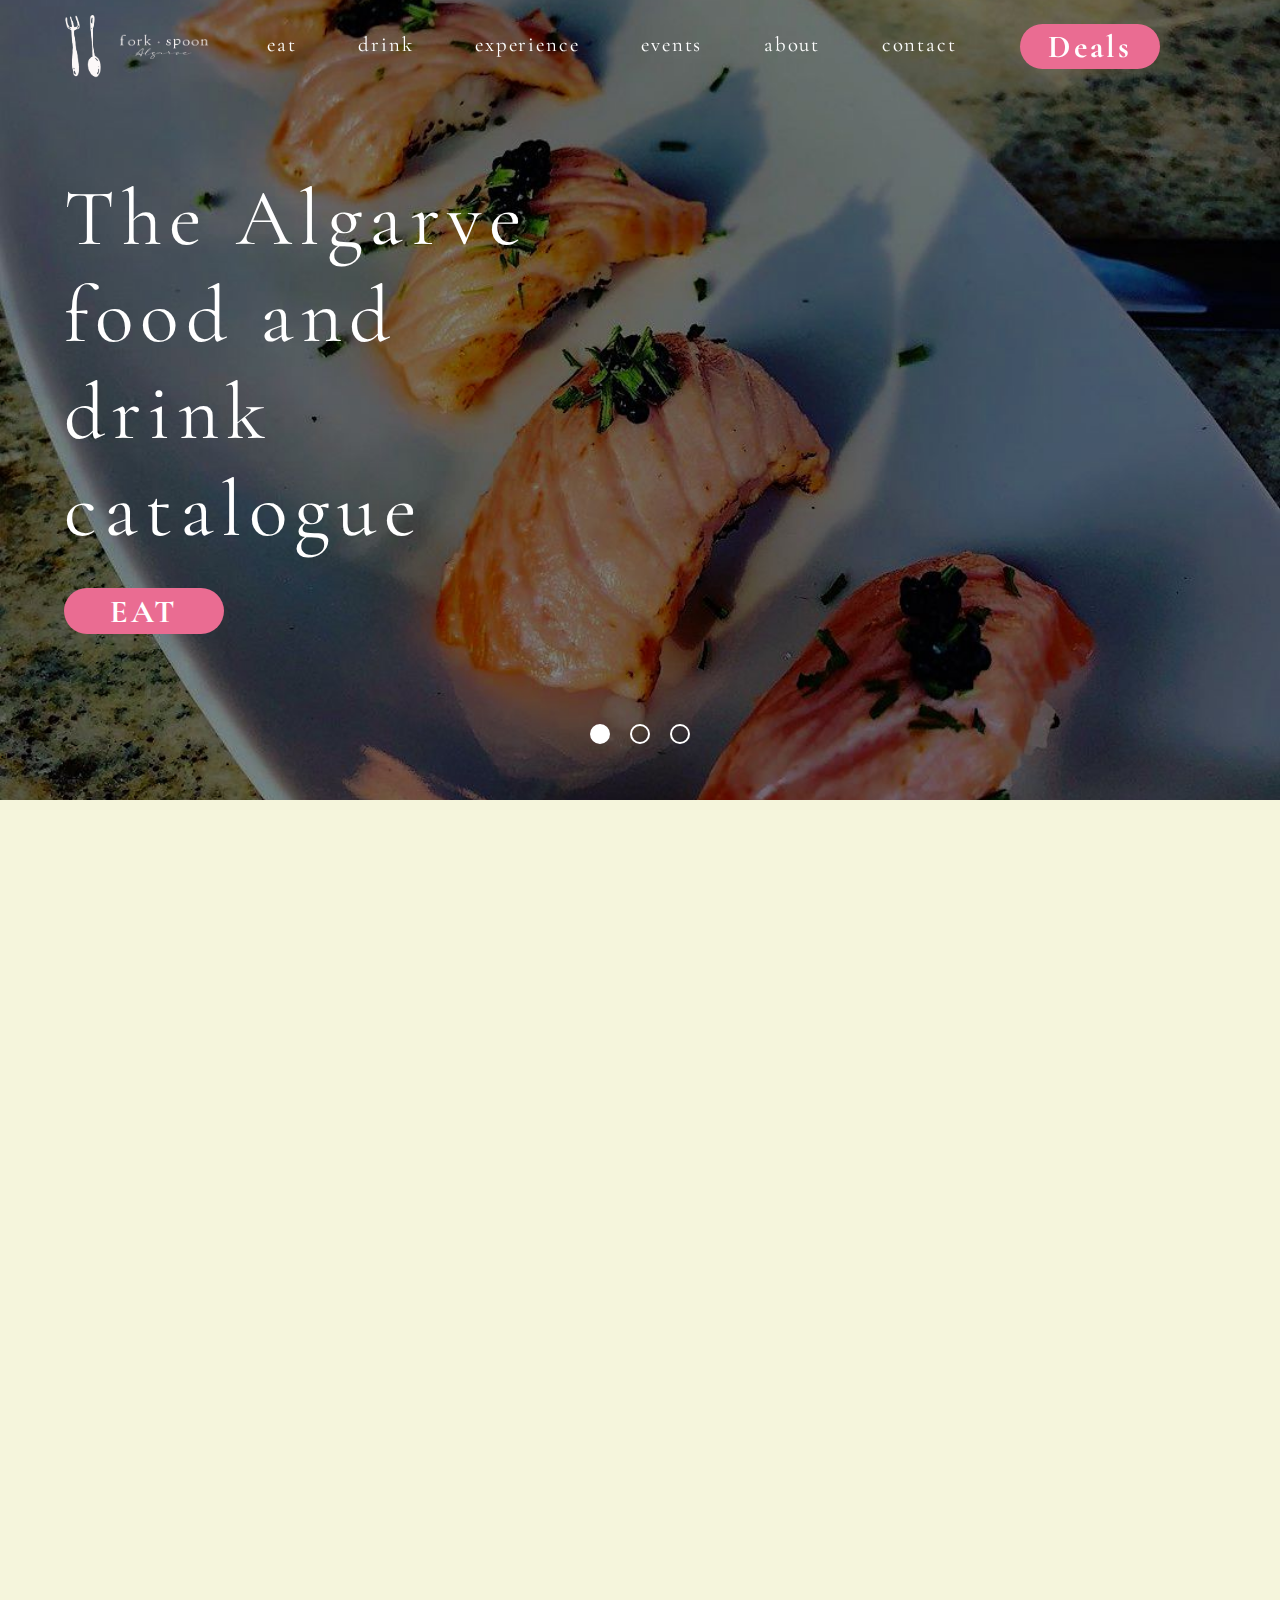
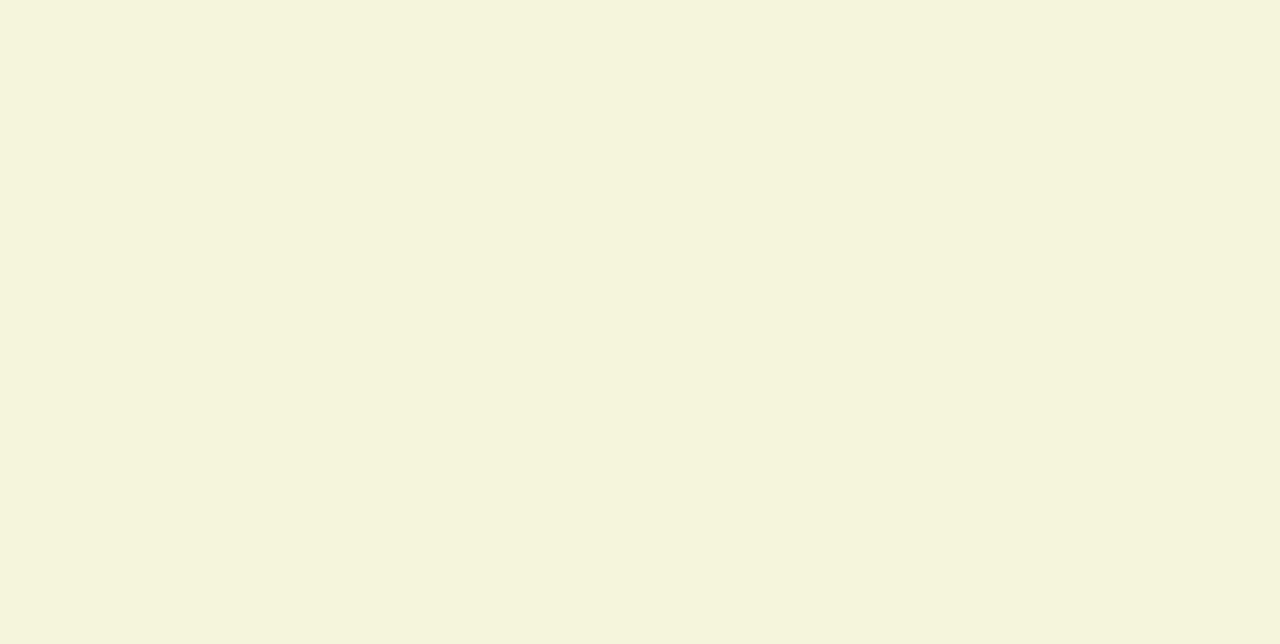
==== index.html @ b2c1c3e6 "Add functionality for banner selectors" ====
<html lang="en">
<head>
    <meta charset="UTF-8">
    <meta name="viewport" content="width=device-width, initial-scale=1.0">
    <title>Fork + Spoon</title>
    <link rel="stylesheet" href="css/styles.css">
</head>
<body>
    <nav id="nav">
        <div>
            <img src="logos/FS logo top.png" id="logo-image">
            <img src="logos/FS logo bottom.png" id="logo-description">
        </div>
        <ul id="linkList">
            <li><a href="">eat</a></li>
            <li><a href="">drink</a></li>
            <li><a href="">experience</a></li>
            <li><a href="">events</a></li>
            <li><a href="">about</a></li>
            <li><a href="">contact</a></li>
        </ul>
        <button onclick="log()">Deals</button>
    </nav>

    <div class="banner">
        <div class="slider">
            <img src="/Banner images/Food Banner.jpg">
            <img src="/Banner images/Drink Banner.jpg">
            <img src="/Banner images/Food Banner 3.jpg">
            <img src="/Banner images/Food Banner.jpg">
        </div>
    </div>

    <h1 class="title">The Algarve food and drink catalogue</h1>
    <button class="eat-button">EAT</button>
    <div class="banner-selectors">
        <button class="banner-selector" onclick="SelectBanner(this)"></button>
    </div>

    <div class="empty">.</div>

    <script src="script/blackenNav.js"></script>
</body>
</html>
---- css/styles.css ----
@import url("https://fonts.googleapis.com/css2?family=Cormorant+Garamond:wght@400;700&display=swap");@import url("https://fonts.googleapis.com/css2?family=Cormorant+Garamond:wght@400;700&display=swap");#logo-image{width:40px}#logo-description{width:7vw;height:2vw}nav{display:-webkit-box;display:-ms-flexbox;display:flex;-webkit-box-align:center;-ms-flex-align:center;align-items:center;-webkit-box-pack:justify;-ms-flex-pack:justify;justify-content:space-between;position:fixed;width:86%;left:5%;margin-top:15px}nav *{margin-right:5px}nav div{display:-webkit-box;display:-ms-flexbox;display:flex;-webkit-box-align:center;-ms-flex-align:center;align-items:center;-webkit-box-pack:justify;-ms-flex-pack:justify;justify-content:space-between;width:150px}nav ul{display:-webkit-box;display:-ms-flexbox;display:flex;-webkit-box-align:center;-ms-flex-align:center;align-items:center;-webkit-box-pack:justify;-ms-flex-pack:justify;justify-content:space-between;width:700px;margin-bottom:5px;list-style-type:none}nav ul li a{font-family:"Cormorant Garamond", serif;font-weight:400;font-size:1.3rem;letter-spacing:0.09em;color:#fff;text-decoration:none;-webkit-transition:color, 0.5s;transition:color, 0.5s}nav button{font-family:"Cormorant Garamond", serif;font-weight:700;font-size:2rem;letter-spacing:0.09em;color:#fff;background-color:#ea6c92;border-radius:50px;border:none;width:140px;height:45px}.black{-webkit-filter:brightness(0);filter:brightness(0)}.banner{width:100%;position:absolute;overflow:hidden;z-index:-1}.banner .slider{display:-webkit-box;display:-ms-flexbox;display:flex}.banner .slider img{-ms-flex-negative:0;flex-shrink:0;width:100%;height:800px;-o-object-fit:cover;object-fit:cover}.title{font-family:"Cormorant Garamond", serif;font-weight:400;font-size:80px;letter-spacing:0.09em;color:#fff;width:500px;padding-top:170px;margin-left:5%;overflow-wrap:break-word}.banner-selectors{display:-webkit-box;display:-ms-flexbox;display:flex;width:-webkit-fit-content;width:-moz-fit-content;width:fit-content;margin:auto}.banner-selectors .banner-selector{width:20px;height:20px;margin:90px 10px 0 10px;border:2px solid white;border-radius:50%;background-color:transparent;-webkit-transition:background-color 0.5s ease-in;transition:background-color 0.5s ease-in}.banner-selectors .banner-selector:focus{outline:none;background-color:red}.banner-selectors :first-child{background-color:white}*{-webkit-box-sizing:border-box;box-sizing:border-box;margin:0;padding:0;z-index:2}body{background-color:beige}.empty{height:1500px}.eat-button{font-family:"Cormorant Garamond", serif;font-weight:700;font-size:2rem;letter-spacing:0.09em;color:#fff;background-color:#ea6c92;border-radius:50px;border:none;display:block;width:160px;height:46px;margin-left:5%;margin-top:30px}.test{width:50px;height:50px;border:10px solid black}
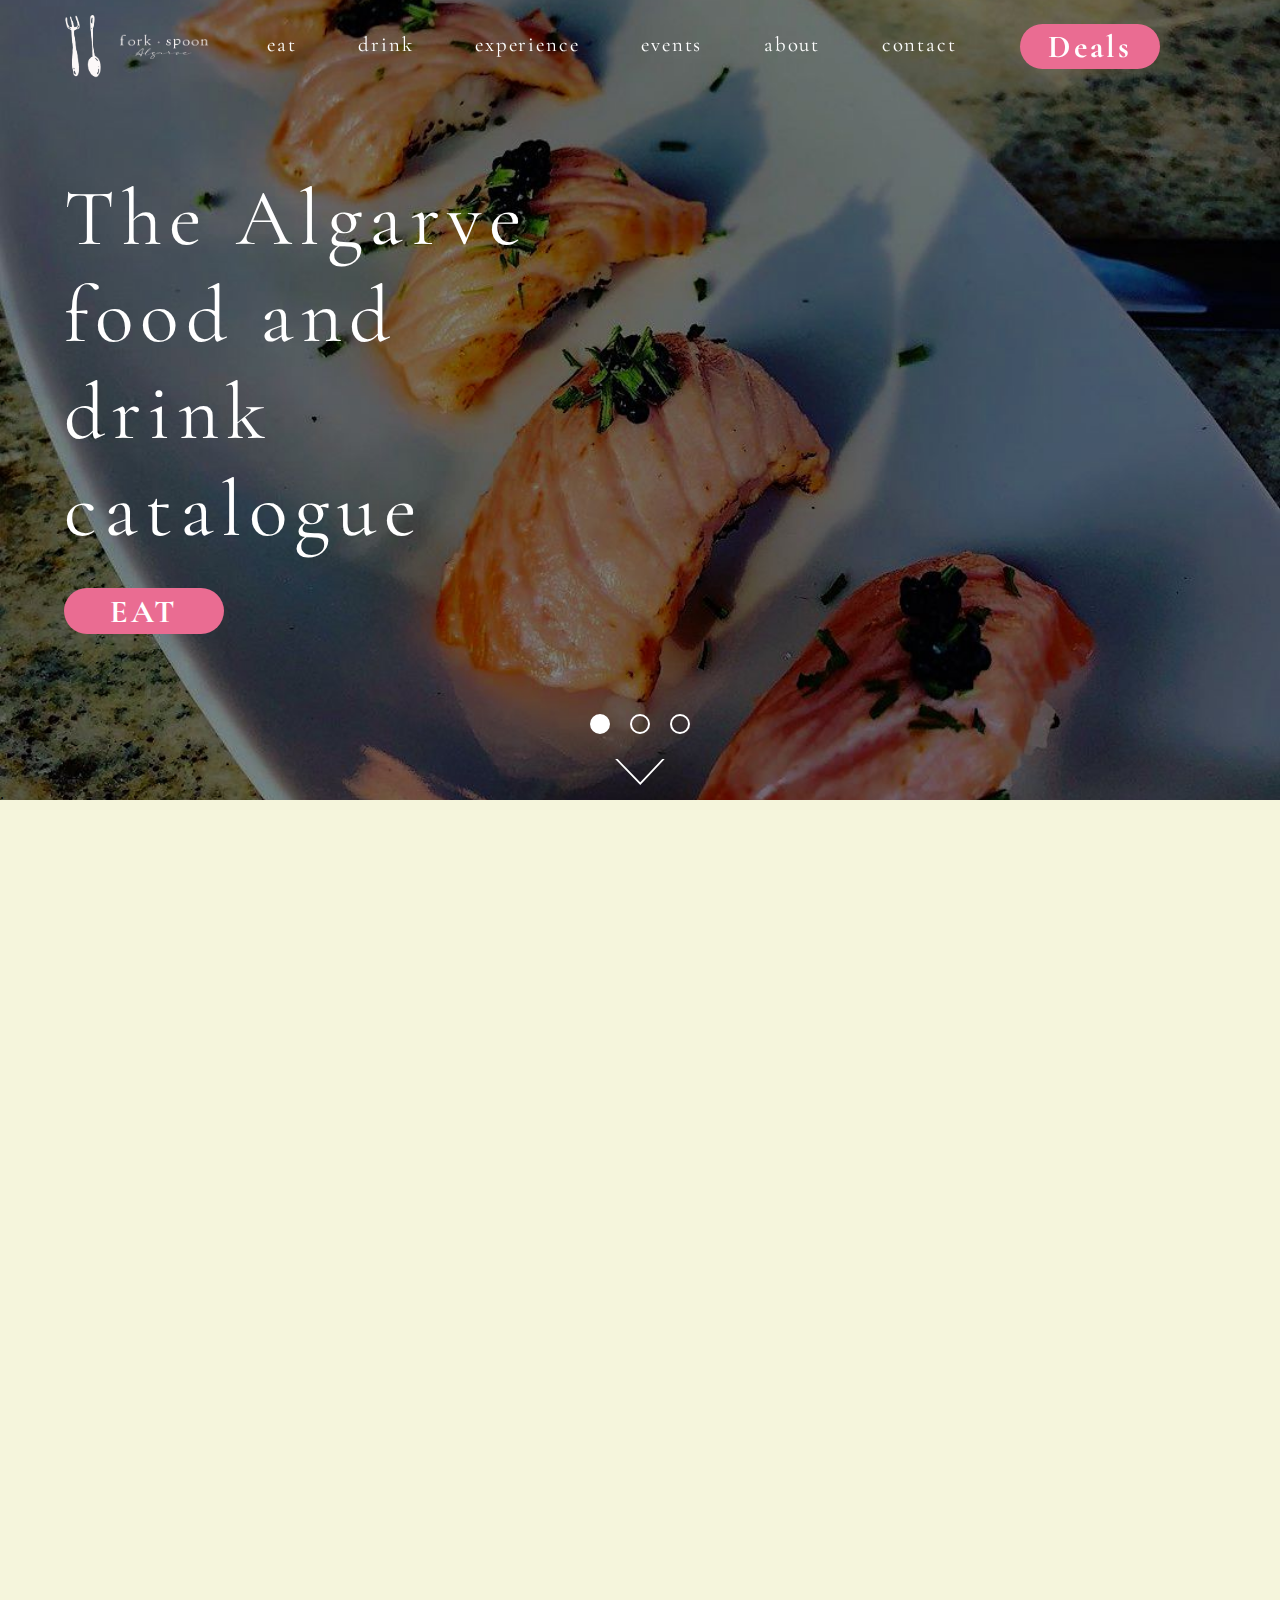
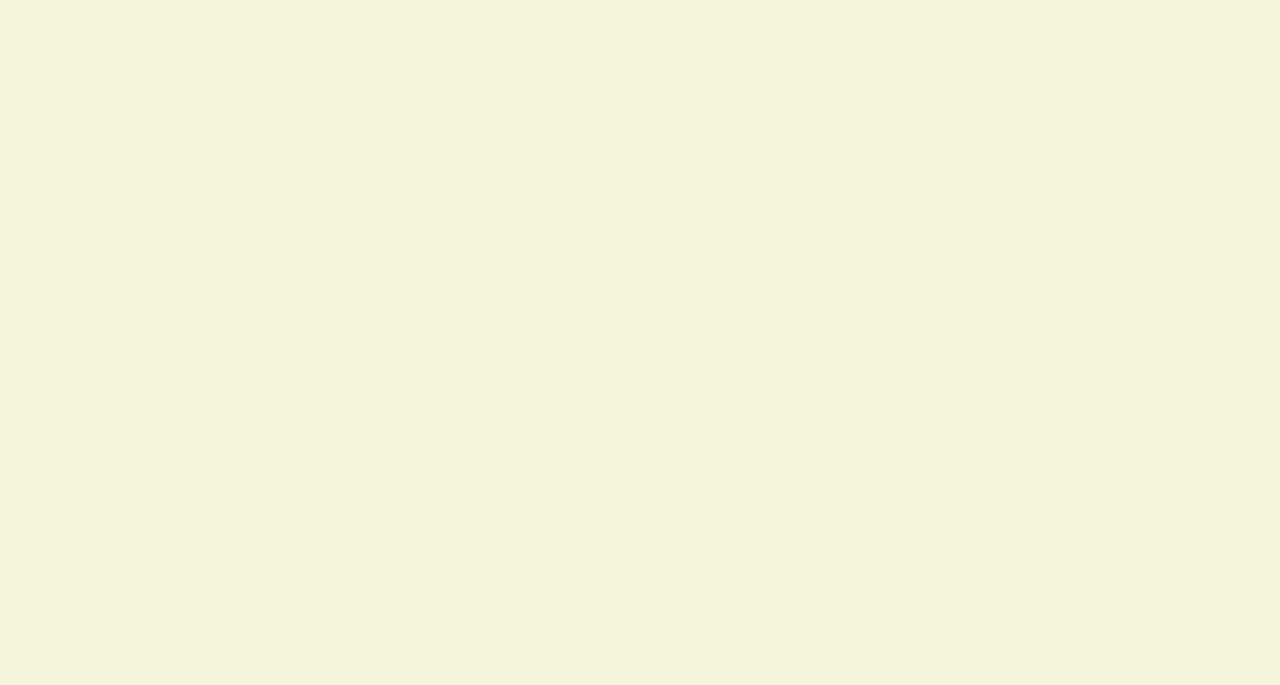
==== commit e97afb56: "added scroll arrow" ====
--- a/index.html
+++ b/index.html
@@ -22,7 +22,7 @@
         <button onclick="log()">Deals</button>
     </nav>
 
-    <div class="banner">
+    <div class="carousel">
         <div class="slider">
             <img src="/Banner images/Food Banner.jpg">
             <img src="/Banner images/Drink Banner.jpg">
@@ -33,12 +33,14 @@
 
     <h1 class="title">The Algarve food and drink catalogue</h1>
     <button class="eat-button">EAT</button>
-    <div class="banner-selectors">
-        <button class="banner-selector" onclick="SelectBanner(this)"></button>
+    <div class="carousel-selection">
+        <button class="carousel-selector" onclick="SelectBanner(this)"></button>
     </div>
+    <img src="Banner images/downArrow.svg" class="scroll-arrow">
 
     <div class="empty">.</div>
 
     <script src="script/blackenNav.js"></script>
+    <script src="script/Carousel.js"></script>
 </body>
 </html>--- a/css/styles.css
+++ b/css/styles.css
@@ -1 +1 @@
-@import url("https://fonts.googleapis.com/css2?family=Cormorant+Garamond:wght@400;700&display=swap");@import url("https://fonts.googleapis.com/css2?family=Cormorant+Garamond:wght@400;700&display=swap");#logo-image{width:40px}#logo-description{width:7vw;height:2vw}nav{display:-webkit-box;display:-ms-flexbox;display:flex;-webkit-box-align:center;-ms-flex-align:center;align-items:center;-webkit-box-pack:justify;-ms-flex-pack:justify;justify-content:space-between;position:fixed;width:86%;left:5%;margin-top:15px}nav *{margin-right:5px}nav div{display:-webkit-box;display:-ms-flexbox;display:flex;-webkit-box-align:center;-ms-flex-align:center;align-items:center;-webkit-box-pack:justify;-ms-flex-pack:justify;justify-content:space-between;width:150px}nav ul{display:-webkit-box;display:-ms-flexbox;display:flex;-webkit-box-align:center;-ms-flex-align:center;align-items:center;-webkit-box-pack:justify;-ms-flex-pack:justify;justify-content:space-between;width:700px;margin-bottom:5px;list-style-type:none}nav ul li a{font-family:"Cormorant Garamond", serif;font-weight:400;font-size:1.3rem;letter-spacing:0.09em;color:#fff;text-decoration:none;-webkit-transition:color, 0.5s;transition:color, 0.5s}nav button{font-family:"Cormorant Garamond", serif;font-weight:700;font-size:2rem;letter-spacing:0.09em;color:#fff;background-color:#ea6c92;border-radius:50px;border:none;width:140px;height:45px}.black{-webkit-filter:brightness(0);filter:brightness(0)}.banner{width:100%;position:absolute;overflow:hidden;z-index:-1}.banner .slider{display:-webkit-box;display:-ms-flexbox;display:flex}.banner .slider img{-ms-flex-negative:0;flex-shrink:0;width:100%;height:800px;-o-object-fit:cover;object-fit:cover}.title{font-family:"Cormorant Garamond", serif;font-weight:400;font-size:80px;letter-spacing:0.09em;color:#fff;width:500px;padding-top:170px;margin-left:5%;overflow-wrap:break-word}.banner-selectors{display:-webkit-box;display:-ms-flexbox;display:flex;width:-webkit-fit-content;width:-moz-fit-content;width:fit-content;margin:auto}.banner-selectors .banner-selector{width:20px;height:20px;margin:90px 10px 0 10px;border:2px solid white;border-radius:50%;background-color:transparent;-webkit-transition:background-color 0.5s ease-in;transition:background-color 0.5s ease-in}.banner-selectors .banner-selector:focus{outline:none;background-color:red}.banner-selectors :first-child{background-color:white}*{-webkit-box-sizing:border-box;box-sizing:border-box;margin:0;padding:0;z-index:2}body{background-color:beige}.empty{height:1500px}.eat-button{font-family:"Cormorant Garamond", serif;font-weight:700;font-size:2rem;letter-spacing:0.09em;color:#fff;background-color:#ea6c92;border-radius:50px;border:none;display:block;width:160px;height:46px;margin-left:5%;margin-top:30px}.test{width:50px;height:50px;border:10px solid black}
+@import url("https://fonts.googleapis.com/css2?family=Cormorant+Garamond:wght@400;700&display=swap");@import url("https://fonts.googleapis.com/css2?family=Cormorant+Garamond:wght@400;700&display=swap");#logo-image{width:40px}#logo-description{width:7vw;height:2vw}nav{display:-webkit-box;display:-ms-flexbox;display:flex;-webkit-box-align:center;-ms-flex-align:center;align-items:center;-webkit-box-pack:justify;-ms-flex-pack:justify;justify-content:space-between;position:fixed;width:86%;left:5%;margin-top:15px}nav *{margin-right:5px}nav div{display:-webkit-box;display:-ms-flexbox;display:flex;-webkit-box-align:center;-ms-flex-align:center;align-items:center;-webkit-box-pack:justify;-ms-flex-pack:justify;justify-content:space-between;width:150px}nav ul{display:-webkit-box;display:-ms-flexbox;display:flex;-webkit-box-align:center;-ms-flex-align:center;align-items:center;-webkit-box-pack:justify;-ms-flex-pack:justify;justify-content:space-between;width:700px;margin-bottom:5px;list-style-type:none}nav ul li a{font-family:"Cormorant Garamond", serif;font-weight:400;font-size:1.3rem;letter-spacing:0.09em;color:#fff;text-decoration:none;-webkit-transition:color, 0.5s;transition:color, 0.5s}nav button{font-family:"Cormorant Garamond", serif;font-weight:700;font-size:2rem;letter-spacing:0.09em;color:#fff;background-color:#ea6c92;border-radius:50px;border:none;width:140px;height:45px}.black{-webkit-filter:brightness(0);filter:brightness(0)}.carousel{width:100%;position:absolute;overflow:hidden;z-index:-1}.carousel .slider{display:-webkit-box;display:-ms-flexbox;display:flex}.carousel .slider img{-ms-flex-negative:0;flex-shrink:0;width:100%;height:800px;-o-object-fit:cover;object-fit:cover}.title{font-family:"Cormorant Garamond", serif;font-weight:400;font-size:80px;letter-spacing:0.09em;color:#fff;width:500px;padding-top:170px;margin-left:5%;overflow-wrap:break-word}.carousel-selection{display:-webkit-box;display:-ms-flexbox;display:flex;width:-webkit-fit-content;width:-moz-fit-content;width:fit-content;margin:auto}.carousel-selection .carousel-selector{width:20px;height:20px;margin:80px 10px 0 10px;border:2px solid white;border-radius:50%;background-color:transparent;-webkit-transition:background-color 0.5s ease-in;transition:background-color 0.5s ease-in}.carousel-selection .carousel-selector:focus{outline:none;background-color:red}.carousel-selection :first-child{background-color:white}.scroll-arrow{display:block;width:50px;margin:auto;margin-top:25px}*{-webkit-box-sizing:border-box;box-sizing:border-box;margin:0;padding:0;z-index:2}body{background-color:beige}.empty{height:1500px}.eat-button{font-family:"Cormorant Garamond", serif;font-weight:700;font-size:2rem;letter-spacing:0.09em;color:#fff;background-color:#ea6c92;border-radius:50px;border:none;display:block;width:160px;height:46px;margin-left:5%;margin-top:30px}.test{width:50px;height:50px;border:10px solid black}
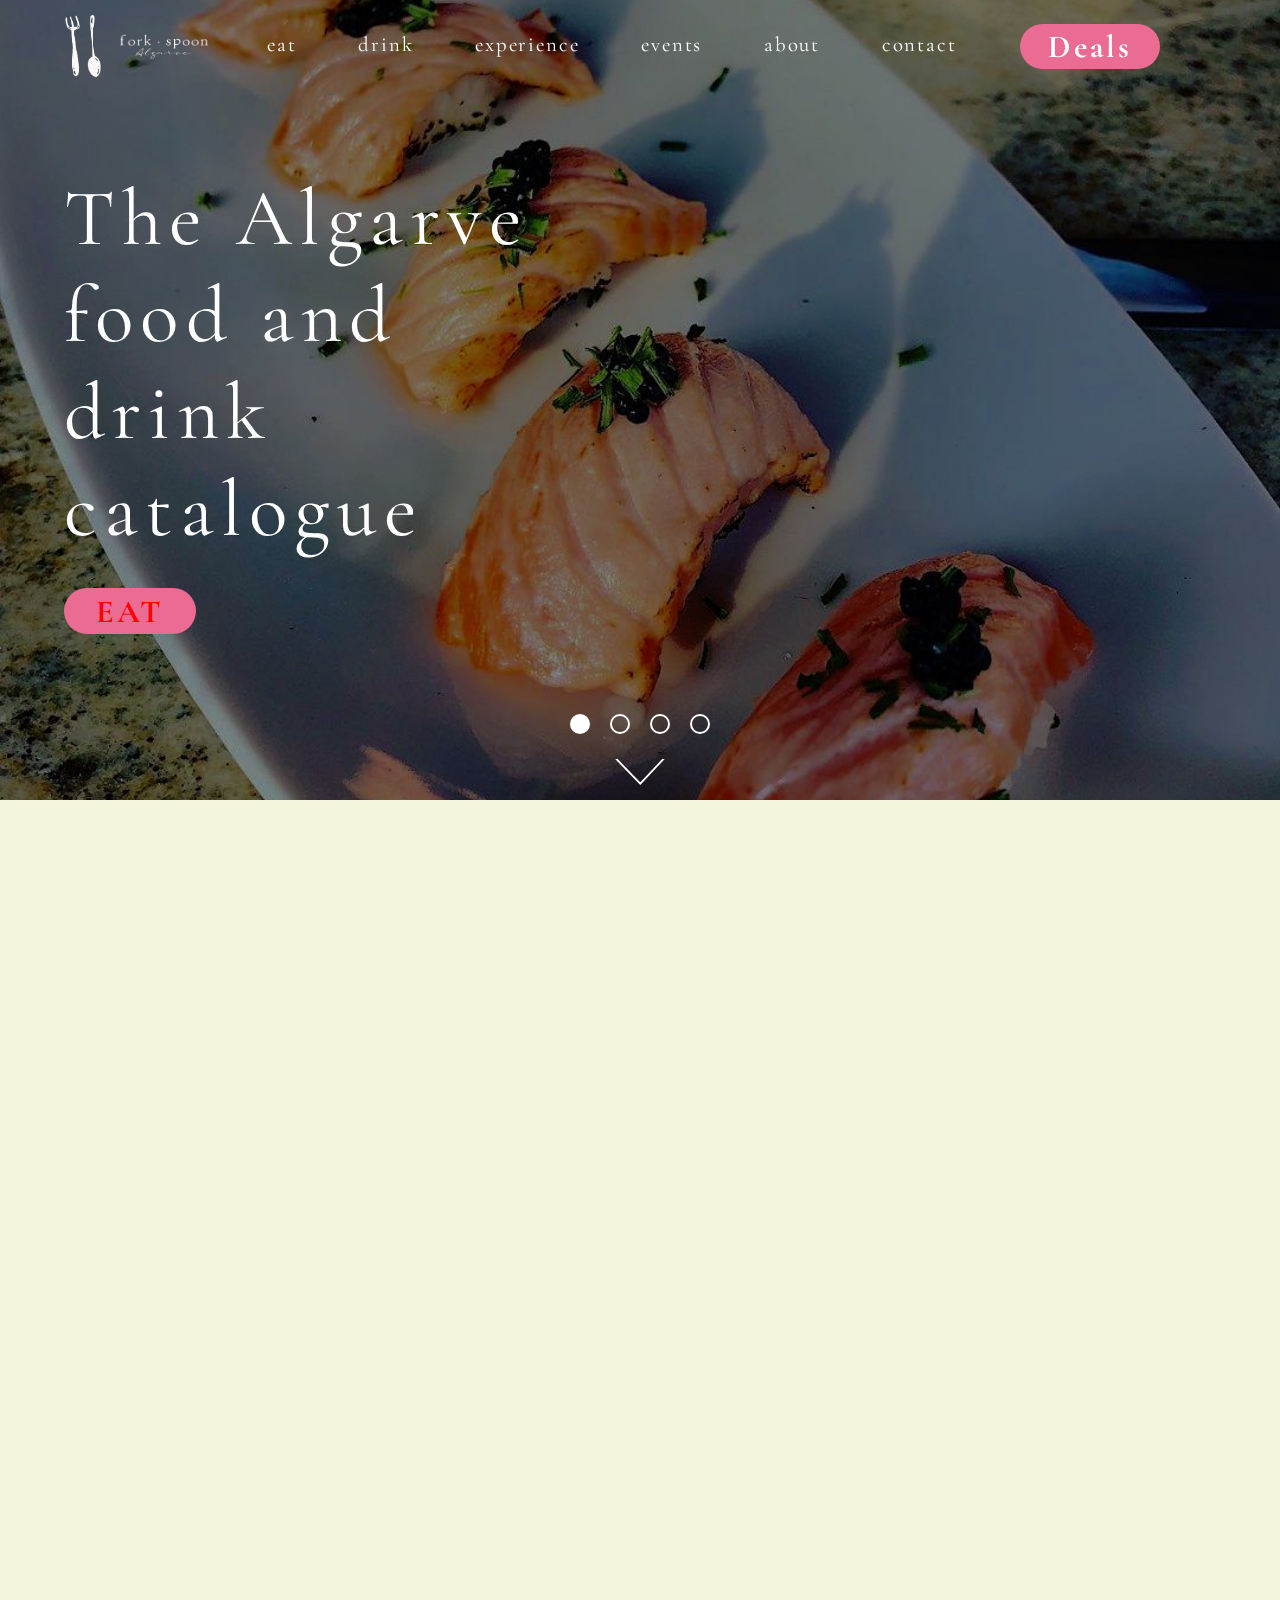
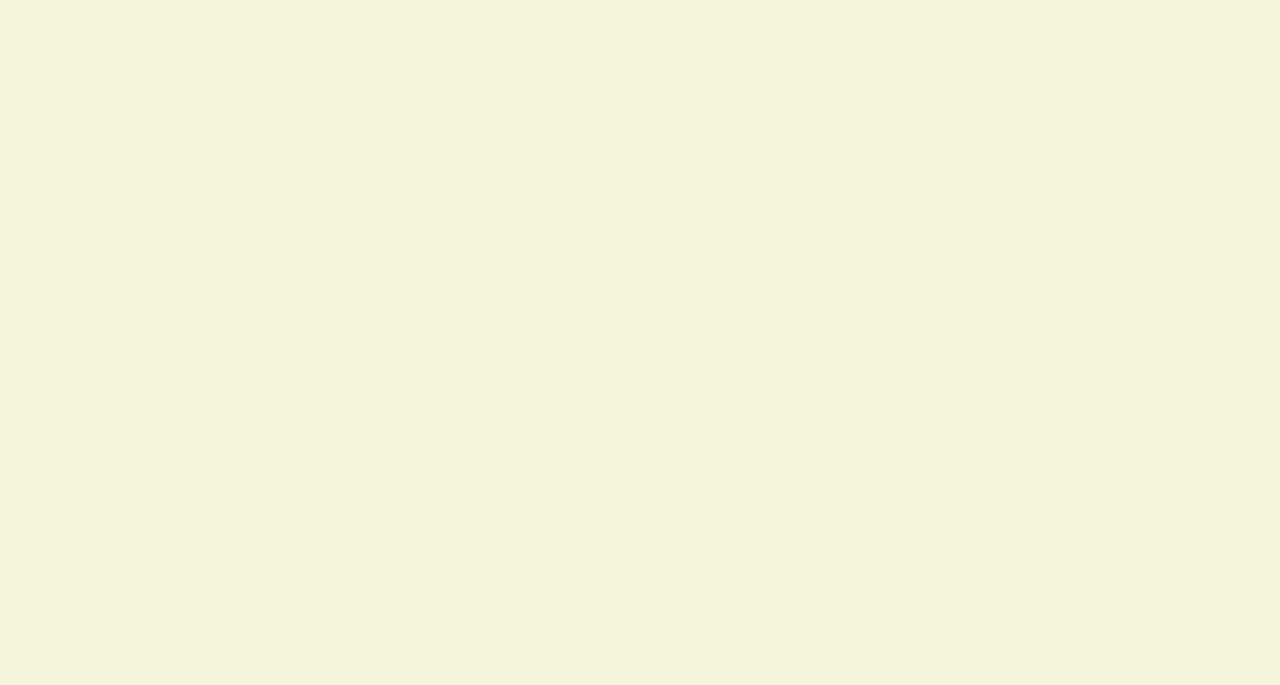
==== commit dc1f1c2e: "Add 1 banner Image and button rezizes when carousel slides" ====
--- a/index.html
+++ b/index.html
@@ -19,7 +19,7 @@
             <li><a href="">about</a></li>
             <li><a href="">contact</a></li>
         </ul>
-        <button onclick="log()">Deals</button>
+        <button onclick="test()">Deals</button>
     </nav>
 
     <div class="carousel">
@@ -27,12 +27,19 @@
             <img src="/Banner images/Food Banner.jpg">
             <img src="/Banner images/Drink Banner.jpg">
             <img src="/Banner images/Food Banner 3.jpg">
+            <img src="/Banner images/Drink Banner.jpg">
             <img src="/Banner images/Food Banner.jpg">
         </div>
     </div>
 
     <h1 class="title">The Algarve food and drink catalogue</h1>
-    <button class="eat-button">EAT</button>
+    <div class="banner-buttons">
+        <button class="banner-button"><span>EAT</span></button>
+        <button class="banner-button"><span>Drink</span></button>
+        <button class="banner-button"><span>Events</span></button>
+        <button class="banner-button"><span>Experience</span></button>
+    </div>
+    
     <div class="carousel-selection">
         <button class="carousel-selector" onclick="SelectBanner(this)"></button>
     </div>
--- a/css/styles.css
+++ b/css/styles.css
@@ -1 +1,2 @@
 @import url("https://fonts.googleapis.com/css2?family=Cormorant+Garamond:wght@400;700&display=swap");@import url("https://fonts.googleapis.com/css2?family=Cormorant+Garamond:wght@400;700&display=swap");#logo-image{width:40px}#logo-description{width:7vw;height:2vw}nav{display:-webkit-box;display:-ms-flexbox;display:flex;-webkit-box-align:center;-ms-flex-align:center;align-items:center;-webkit-box-pack:justify;-ms-flex-pack:justify;justify-content:space-between;position:fixed;width:86%;left:5%;margin-top:15px}nav *{margin-right:5px}nav div{display:-webkit-box;display:-ms-flexbox;display:flex;-webkit-box-align:center;-ms-flex-align:center;align-items:center;-webkit-box-pack:justify;-ms-flex-pack:justify;justify-content:space-between;width:150px}nav ul{display:-webkit-box;display:-ms-flexbox;display:flex;-webkit-box-align:center;-ms-flex-align:center;align-items:center;-webkit-box-pack:justify;-ms-flex-pack:justify;justify-content:space-between;width:700px;margin-bottom:5px;list-style-type:none}nav ul li a{font-family:"Cormorant Garamond", serif;font-weight:400;font-size:1.3rem;letter-spacing:0.09em;color:#fff;text-decoration:none;-webkit-transition:color, 0.5s;transition:color, 0.5s}nav button{font-family:"Cormorant Garamond", serif;font-weight:700;font-size:2rem;letter-spacing:0.09em;color:#fff;background-color:#ea6c92;border-radius:50px;border:none;width:140px;height:45px}.black{-webkit-filter:brightness(0);filter:brightness(0)}.carousel{width:100%;position:absolute;overflow:hidden;z-index:-1}.carousel .slider{display:-webkit-box;display:-ms-flexbox;display:flex}.carousel .slider img{-ms-flex-negative:0;flex-shrink:0;width:100%;height:800px;-o-object-fit:cover;object-fit:cover}.title{font-family:"Cormorant Garamond", serif;font-weight:400;font-size:80px;letter-spacing:0.09em;color:#fff;width:500px;padding-top:170px;margin-left:5%;overflow-wrap:break-word}.carousel-selection{display:-webkit-box;display:-ms-flexbox;display:flex;width:-webkit-fit-content;width:-moz-fit-content;width:fit-content;margin:auto}.carousel-selection .carousel-selector{width:20px;height:20px;margin:80px 10px 0 10px;border:2px solid white;border-radius:50%;background-color:transparent;-webkit-transition:background-color 0.5s ease-in;transition:background-color 0.5s ease-in}.carousel-selection .carousel-selector:focus{outline:none;background-color:red}.carousel-selection :first-child{background-color:white}.scroll-arrow{display:block;width:50px;margin:auto;margin-top:25px}*{-webkit-box-sizing:border-box;box-sizing:border-box;margin:0;padding:0;z-index:2}body{background-color:beige}.empty{height:1500px}.eat-button{font-family:"Cormorant Garamond", serif;font-weight:700;font-size:2rem;letter-spacing:0.09em;color:#fff;background-color:#ea6c92;border-radius:50px;border:none;display:block;width:160px;height:46px;margin-left:5%;margin-top:30px}.test{width:50px;height:50px;border:10px solid black}
+@import url("https://fonts.googleapis.com/css2?family=Cormorant+Garamond:wght@400;700&display=swap");@import url("https://fonts.googleapis.com/css2?family=Cormorant+Garamond:wght@400;700&display=swap");#logo-image{width:40px}#logo-description{width:7vw;height:2vw}nav{display:-webkit-box;display:-ms-flexbox;display:flex;-webkit-box-align:center;-ms-flex-align:center;align-items:center;-webkit-box-pack:justify;-ms-flex-pack:justify;justify-content:space-between;position:fixed;width:86%;left:5%;margin-top:15px}nav *{margin-right:5px}nav div{display:-webkit-box;display:-ms-flexbox;display:flex;-webkit-box-align:center;-ms-flex-align:center;align-items:center;-webkit-box-pack:justify;-ms-flex-pack:justify;justify-content:space-between;width:150px}nav ul{display:-webkit-box;display:-ms-flexbox;display:flex;-webkit-box-align:center;-ms-flex-align:center;align-items:center;-webkit-box-pack:justify;-ms-flex-pack:justify;justify-content:space-between;width:700px;margin-bottom:5px;list-style-type:none}nav ul li a{font-family:"Cormorant Garamond", serif;font-weight:400;font-size:1.3rem;letter-spacing:0.09em;color:#fff;text-decoration:none;-webkit-transition:color, 0.5s;transition:color, 0.5s}nav button{font-family:"Cormorant Garamond", serif;font-weight:700;font-size:2rem;letter-spacing:0.09em;color:#fff;background-color:#ea6c92;border-radius:50px;border:none;width:140px;height:45px}nav button:hover{background-color:white}.black{-webkit-filter:brightness(0);filter:brightness(0)}.carousel{width:100%;position:absolute;overflow:hidden;z-index:-1}.carousel .slider{display:-webkit-box;display:-ms-flexbox;display:flex}.carousel .slider img{-ms-flex-negative:0;flex-shrink:0;width:100%;height:800px;-o-object-fit:cover;object-fit:cover}.title{font-family:"Cormorant Garamond", serif;font-weight:400;font-size:80px;letter-spacing:0.09em;color:#fff;width:500px;padding-top:170px;margin-left:5%;overflow-wrap:break-word}.banner-buttons{display:block;position:relative;width:200px;height:46px;margin-left:5%;margin-top:30px}.banner-buttons button{font-family:"Cormorant Garamond", serif;font-weight:700;font-size:2rem;letter-spacing:0.09em;color:#fff;background-color:#ea6c92;border-radius:50px;border:none;position:absolute;padding:0px 30px 0px 30px;opacity:0;width:-webkit-fit-content;width:-moz-fit-content;width:fit-content;height:46px;-webkit-transition:width 0.5s;transition:width 0.5s}.banner-buttons span{opacity:1;color:red}.banner-buttons :first-child{opacity:1}.banner-buttons button:hover{width:200px;background-color:aliceblue}.carousel-selection{display:-webkit-box;display:-ms-flexbox;display:flex;width:-webkit-fit-content;width:-moz-fit-content;width:fit-content;margin:auto}.carousel-selection .carousel-selector{width:20px;height:20px;margin:80px 10px 0 10px;border:2px solid white;border-radius:50%;background-color:transparent;-webkit-transition:background-color 0.5s ease-in;transition:background-color 0.5s ease-in}.carousel-selection :first-child{background-color:white}.scroll-arrow{display:block;width:50px;margin:auto;margin-top:25px}*{-webkit-box-sizing:border-box;box-sizing:border-box;margin:0;padding:0;z-index:2}body{background-color:beige}button:focus{outline:none}.empty{height:1500px}.test{width:50px;height:50px;border:10px solid black}
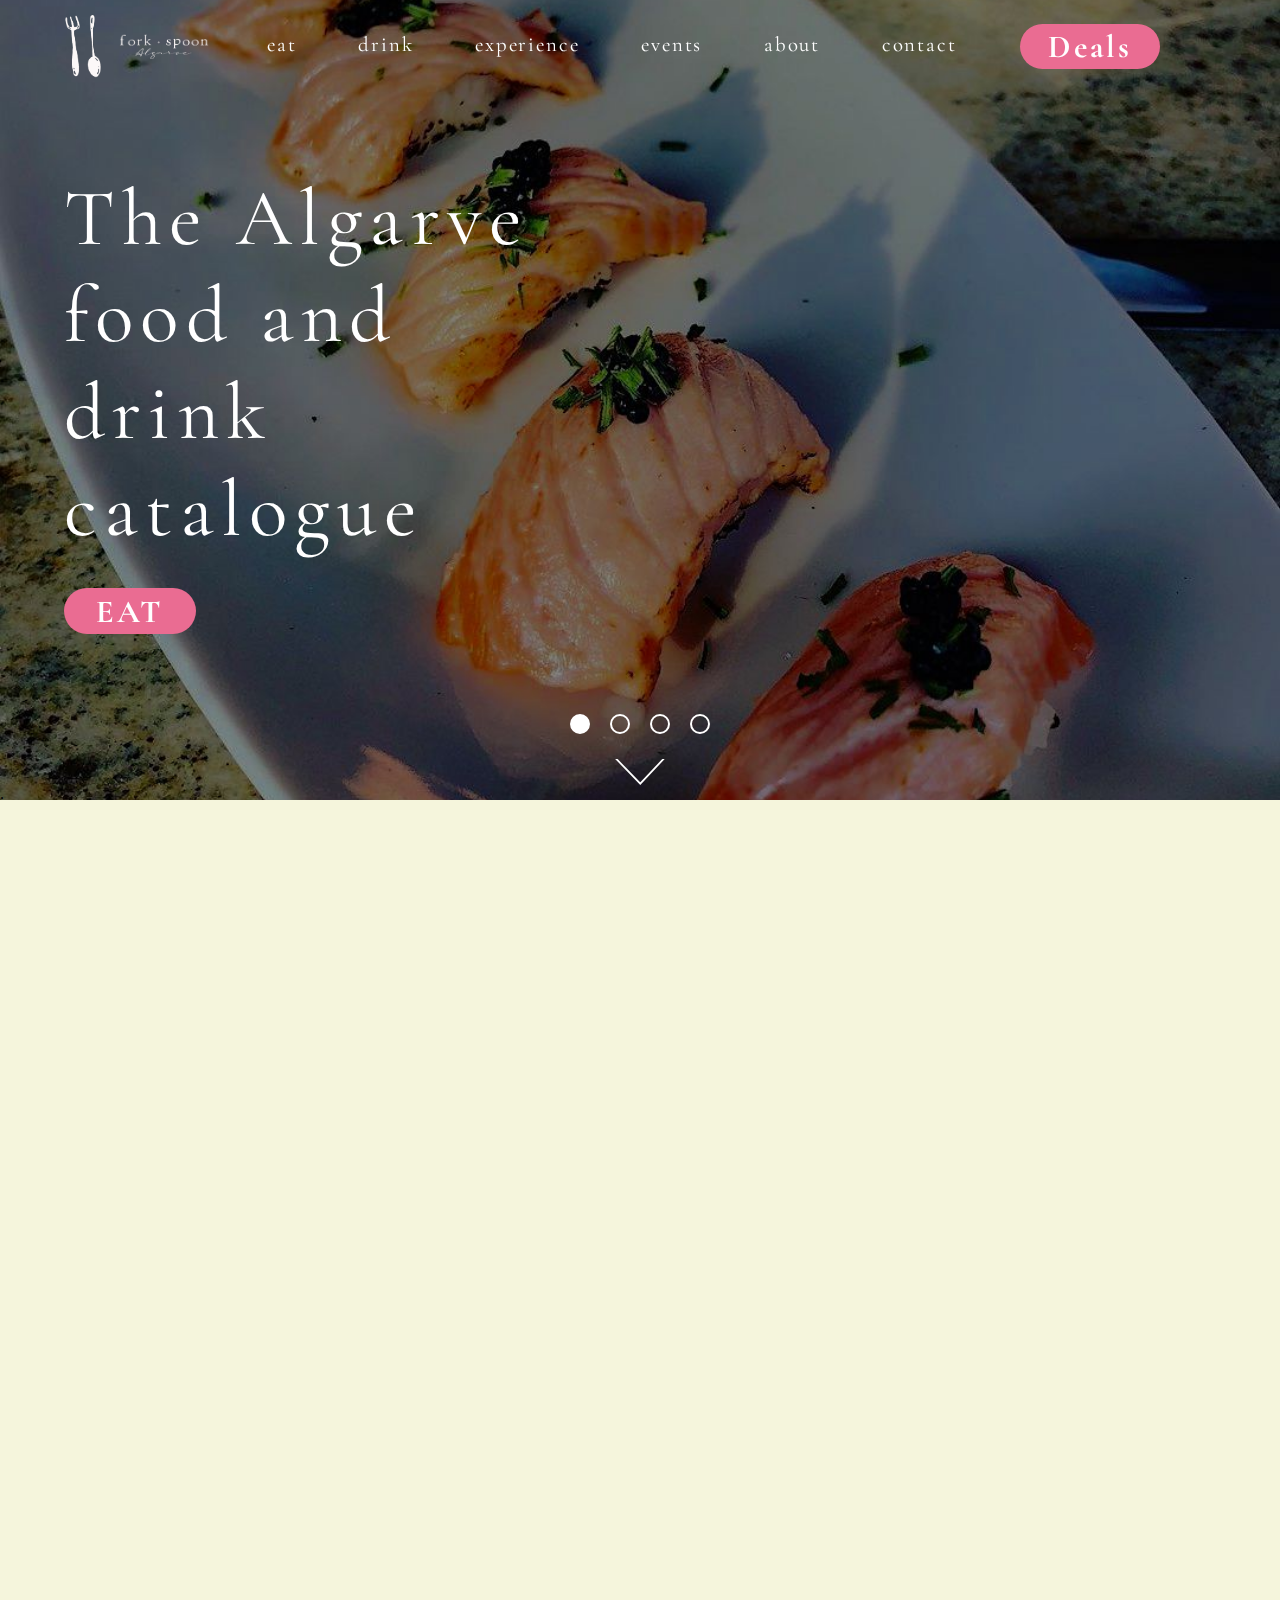
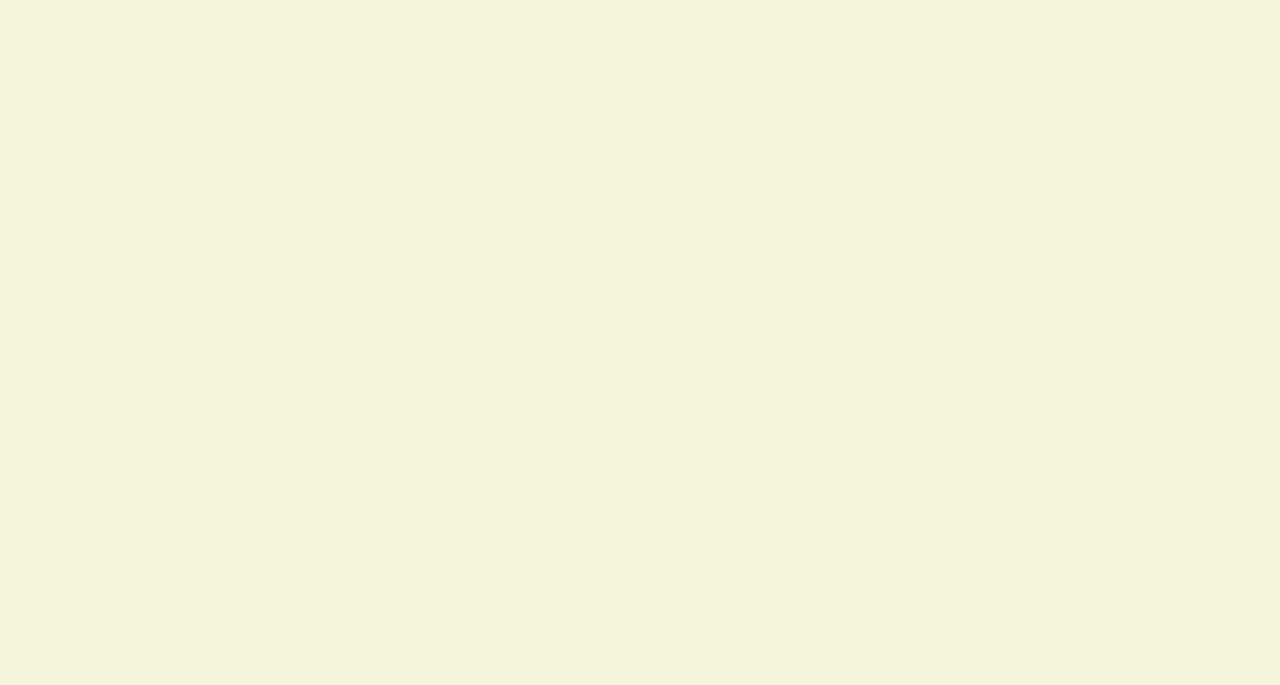
==== commit a643b2f1: "button now autoresizes" ====
--- a/index.html
+++ b/index.html
@@ -34,10 +34,10 @@
 
     <h1 class="title">The Algarve food and drink catalogue</h1>
     <div class="banner-buttons">
-        <button class="banner-button"><span>EAT</span></button>
-        <button class="banner-button"><span>Drink</span></button>
-        <button class="banner-button"><span>Events</span></button>
-        <button class="banner-button"><span>Experience</span></button>
+        <button class="banner-button">EAT</button>
+        <button class="banner-button">Drink</button>
+        <button class="banner-button">Events</button>
+        <button class="banner-button">Experience</button>
     </div>
     
     <div class="carousel-selection">
--- a/css/styles.css
+++ b/css/styles.css
@@ -1,2 +1 @@
-@import url("https://fonts.googleapis.com/css2?family=Cormorant+Garamond:wght@400;700&display=swap");@import url("https://fonts.googleapis.com/css2?family=Cormorant+Garamond:wght@400;700&display=swap");#logo-image{width:40px}#logo-description{width:7vw;height:2vw}nav{display:-webkit-box;display:-ms-flexbox;display:flex;-webkit-box-align:center;-ms-flex-align:center;align-items:center;-webkit-box-pack:justify;-ms-flex-pack:justify;justify-content:space-between;position:fixed;width:86%;left:5%;margin-top:15px}nav *{margin-right:5px}nav div{display:-webkit-box;display:-ms-flexbox;display:flex;-webkit-box-align:center;-ms-flex-align:center;align-items:center;-webkit-box-pack:justify;-ms-flex-pack:justify;justify-content:space-between;width:150px}nav ul{display:-webkit-box;display:-ms-flexbox;display:flex;-webkit-box-align:center;-ms-flex-align:center;align-items:center;-webkit-box-pack:justify;-ms-flex-pack:justify;justify-content:space-between;width:700px;margin-bottom:5px;list-style-type:none}nav ul li a{font-family:"Cormorant Garamond", serif;font-weight:400;font-size:1.3rem;letter-spacing:0.09em;color:#fff;text-decoration:none;-webkit-transition:color, 0.5s;transition:color, 0.5s}nav button{font-family:"Cormorant Garamond", serif;font-weight:700;font-size:2rem;letter-spacing:0.09em;color:#fff;background-color:#ea6c92;border-radius:50px;border:none;width:140px;height:45px}.black{-webkit-filter:brightness(0);filter:brightness(0)}.carousel{width:100%;position:absolute;overflow:hidden;z-index:-1}.carousel .slider{display:-webkit-box;display:-ms-flexbox;display:flex}.carousel .slider img{-ms-flex-negative:0;flex-shrink:0;width:100%;height:800px;-o-object-fit:cover;object-fit:cover}.title{font-family:"Cormorant Garamond", serif;font-weight:400;font-size:80px;letter-spacing:0.09em;color:#fff;width:500px;padding-top:170px;margin-left:5%;overflow-wrap:break-word}.carousel-selection{display:-webkit-box;display:-ms-flexbox;display:flex;width:-webkit-fit-content;width:-moz-fit-content;width:fit-content;margin:auto}.carousel-selection .carousel-selector{width:20px;height:20px;margin:80px 10px 0 10px;border:2px solid white;border-radius:50%;background-color:transparent;-webkit-transition:background-color 0.5s ease-in;transition:background-color 0.5s ease-in}.carousel-selection .carousel-selector:focus{outline:none;background-color:red}.carousel-selection :first-child{background-color:white}.scroll-arrow{display:block;width:50px;margin:auto;margin-top:25px}*{-webkit-box-sizing:border-box;box-sizing:border-box;margin:0;padding:0;z-index:2}body{background-color:beige}.empty{height:1500px}.eat-button{font-family:"Cormorant Garamond", serif;font-weight:700;font-size:2rem;letter-spacing:0.09em;color:#fff;background-color:#ea6c92;border-radius:50px;border:none;display:block;width:160px;height:46px;margin-left:5%;margin-top:30px}.test{width:50px;height:50px;border:10px solid black}
-@import url("https://fonts.googleapis.com/css2?family=Cormorant+Garamond:wght@400;700&display=swap");@import url("https://fonts.googleapis.com/css2?family=Cormorant+Garamond:wght@400;700&display=swap");#logo-image{width:40px}#logo-description{width:7vw;height:2vw}nav{display:-webkit-box;display:-ms-flexbox;display:flex;-webkit-box-align:center;-ms-flex-align:center;align-items:center;-webkit-box-pack:justify;-ms-flex-pack:justify;justify-content:space-between;position:fixed;width:86%;left:5%;margin-top:15px}nav *{margin-right:5px}nav div{display:-webkit-box;display:-ms-flexbox;display:flex;-webkit-box-align:center;-ms-flex-align:center;align-items:center;-webkit-box-pack:justify;-ms-flex-pack:justify;justify-content:space-between;width:150px}nav ul{display:-webkit-box;display:-ms-flexbox;display:flex;-webkit-box-align:center;-ms-flex-align:center;align-items:center;-webkit-box-pack:justify;-ms-flex-pack:justify;justify-content:space-between;width:700px;margin-bottom:5px;list-style-type:none}nav ul li a{font-family:"Cormorant Garamond", serif;font-weight:400;font-size:1.3rem;letter-spacing:0.09em;color:#fff;text-decoration:none;-webkit-transition:color, 0.5s;transition:color, 0.5s}nav button{font-family:"Cormorant Garamond", serif;font-weight:700;font-size:2rem;letter-spacing:0.09em;color:#fff;background-color:#ea6c92;border-radius:50px;border:none;width:140px;height:45px}nav button:hover{background-color:white}.black{-webkit-filter:brightness(0);filter:brightness(0)}.carousel{width:100%;position:absolute;overflow:hidden;z-index:-1}.carousel .slider{display:-webkit-box;display:-ms-flexbox;display:flex}.carousel .slider img{-ms-flex-negative:0;flex-shrink:0;width:100%;height:800px;-o-object-fit:cover;object-fit:cover}.title{font-family:"Cormorant Garamond", serif;font-weight:400;font-size:80px;letter-spacing:0.09em;color:#fff;width:500px;padding-top:170px;margin-left:5%;overflow-wrap:break-word}.banner-buttons{display:block;position:relative;width:200px;height:46px;margin-left:5%;margin-top:30px}.banner-buttons button{font-family:"Cormorant Garamond", serif;font-weight:700;font-size:2rem;letter-spacing:0.09em;color:#fff;background-color:#ea6c92;border-radius:50px;border:none;position:absolute;padding:0px 30px 0px 30px;opacity:0;width:-webkit-fit-content;width:-moz-fit-content;width:fit-content;height:46px;-webkit-transition:width 0.5s;transition:width 0.5s}.banner-buttons span{opacity:1;color:red}.banner-buttons :first-child{opacity:1}.banner-buttons button:hover{width:200px;background-color:aliceblue}.carousel-selection{display:-webkit-box;display:-ms-flexbox;display:flex;width:-webkit-fit-content;width:-moz-fit-content;width:fit-content;margin:auto}.carousel-selection .carousel-selector{width:20px;height:20px;margin:80px 10px 0 10px;border:2px solid white;border-radius:50%;background-color:transparent;-webkit-transition:background-color 0.5s ease-in;transition:background-color 0.5s ease-in}.carousel-selection :first-child{background-color:white}.scroll-arrow{display:block;width:50px;margin:auto;margin-top:25px}*{-webkit-box-sizing:border-box;box-sizing:border-box;margin:0;padding:0;z-index:2}body{background-color:beige}button:focus{outline:none}.empty{height:1500px}.test{width:50px;height:50px;border:10px solid black}
+@import url("https://fonts.googleapis.com/css2?family=Cormorant+Garamond:wght@400;700&display=swap");@import url("https://fonts.googleapis.com/css2?family=Cormorant+Garamond:wght@400;700&display=swap");#logo-image{width:40px}#logo-description{width:7vw;height:2vw}nav{display:-webkit-box;display:-ms-flexbox;display:flex;-webkit-box-align:center;-ms-flex-align:center;align-items:center;-webkit-box-pack:justify;-ms-flex-pack:justify;justify-content:space-between;position:fixed;width:86%;left:5%;margin-top:15px}nav *{margin-right:5px}nav div{display:-webkit-box;display:-ms-flexbox;display:flex;-webkit-box-align:center;-ms-flex-align:center;align-items:center;-webkit-box-pack:justify;-ms-flex-pack:justify;justify-content:space-between;width:150px}nav ul{display:-webkit-box;display:-ms-flexbox;display:flex;-webkit-box-align:center;-ms-flex-align:center;align-items:center;-webkit-box-pack:justify;-ms-flex-pack:justify;justify-content:space-between;width:700px;margin-bottom:5px;list-style-type:none}nav ul li a{font-family:"Cormorant Garamond", serif;font-weight:400;font-size:1.3rem;letter-spacing:0.09em;color:#fff;text-decoration:none;-webkit-transition:color, 0.5s;transition:color, 0.5s}nav button{font-family:"Cormorant Garamond", serif;font-weight:700;font-size:2rem;letter-spacing:0.09em;color:#fff;background-color:#ea6c92;border-radius:50px;border:none;width:140px;height:45px}nav button:hover{background-color:white}.black{-webkit-filter:brightness(0);filter:brightness(0)}.carousel{width:100%;position:absolute;overflow:hidden;z-index:-1}.carousel .slider{display:-webkit-box;display:-ms-flexbox;display:flex}.carousel .slider img{-ms-flex-negative:0;flex-shrink:0;width:100%;height:800px;-o-object-fit:cover;object-fit:cover}.title{font-family:"Cormorant Garamond", serif;font-weight:400;font-size:80px;letter-spacing:0.09em;color:#fff;width:500px;padding-top:170px;margin-left:5%;overflow-wrap:break-word}.banner-buttons{display:block;position:relative;width:200px;height:46px;margin-left:5%;margin-top:30px}.banner-buttons button{font-family:"Cormorant Garamond", serif;font-weight:700;font-size:2rem;letter-spacing:0.09em;color:#fff;background-color:#ea6c92;border-radius:50px;border:none;position:absolute;padding:0px 30px 0px 30px;opacity:0;width:-webkit-fit-content;width:-moz-fit-content;width:fit-content;height:46px;-webkit-transition:width 0.5s, opacity 0.5s;transition:width 0.5s, opacity 0.5s}.banner-buttons :first-child{opacity:1}.banner-buttons button:hover{width:200px;background-color:aliceblue}.carousel-selection{display:-webkit-box;display:-ms-flexbox;display:flex;width:-webkit-fit-content;width:-moz-fit-content;width:fit-content;margin:auto}.carousel-selection .carousel-selector{width:20px;height:20px;margin:80px 10px 0 10px;border:2px solid white;border-radius:50%;background-color:transparent;-webkit-transition:background-color 0.5s ease-in;transition:background-color 0.5s ease-in}.carousel-selection :first-child{background-color:white}.scroll-arrow{display:block;width:50px;margin:auto;margin-top:25px}*{-webkit-box-sizing:border-box;box-sizing:border-box;margin:0;padding:0;z-index:2}body{background-color:beige}button:focus{outline:none}.empty{height:1500px}.test{width:50px;height:50px;border:10px solid black}
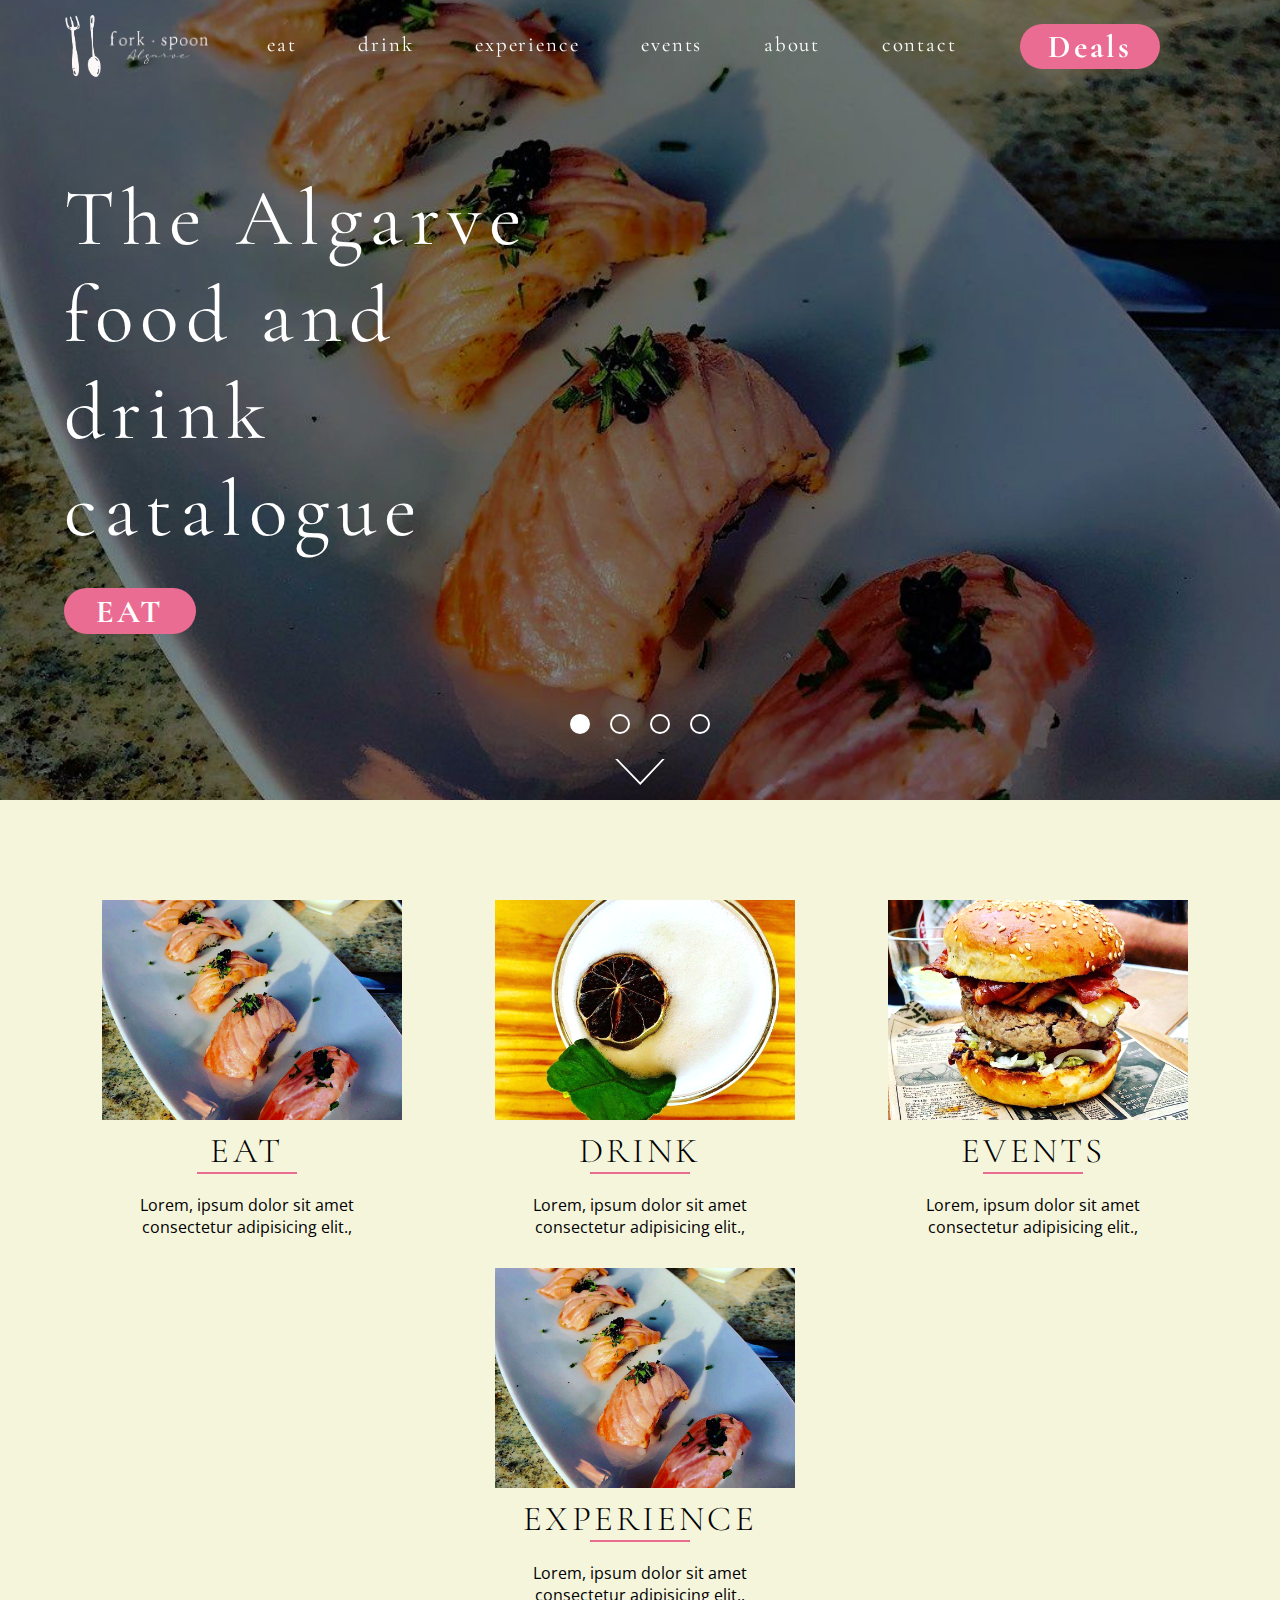
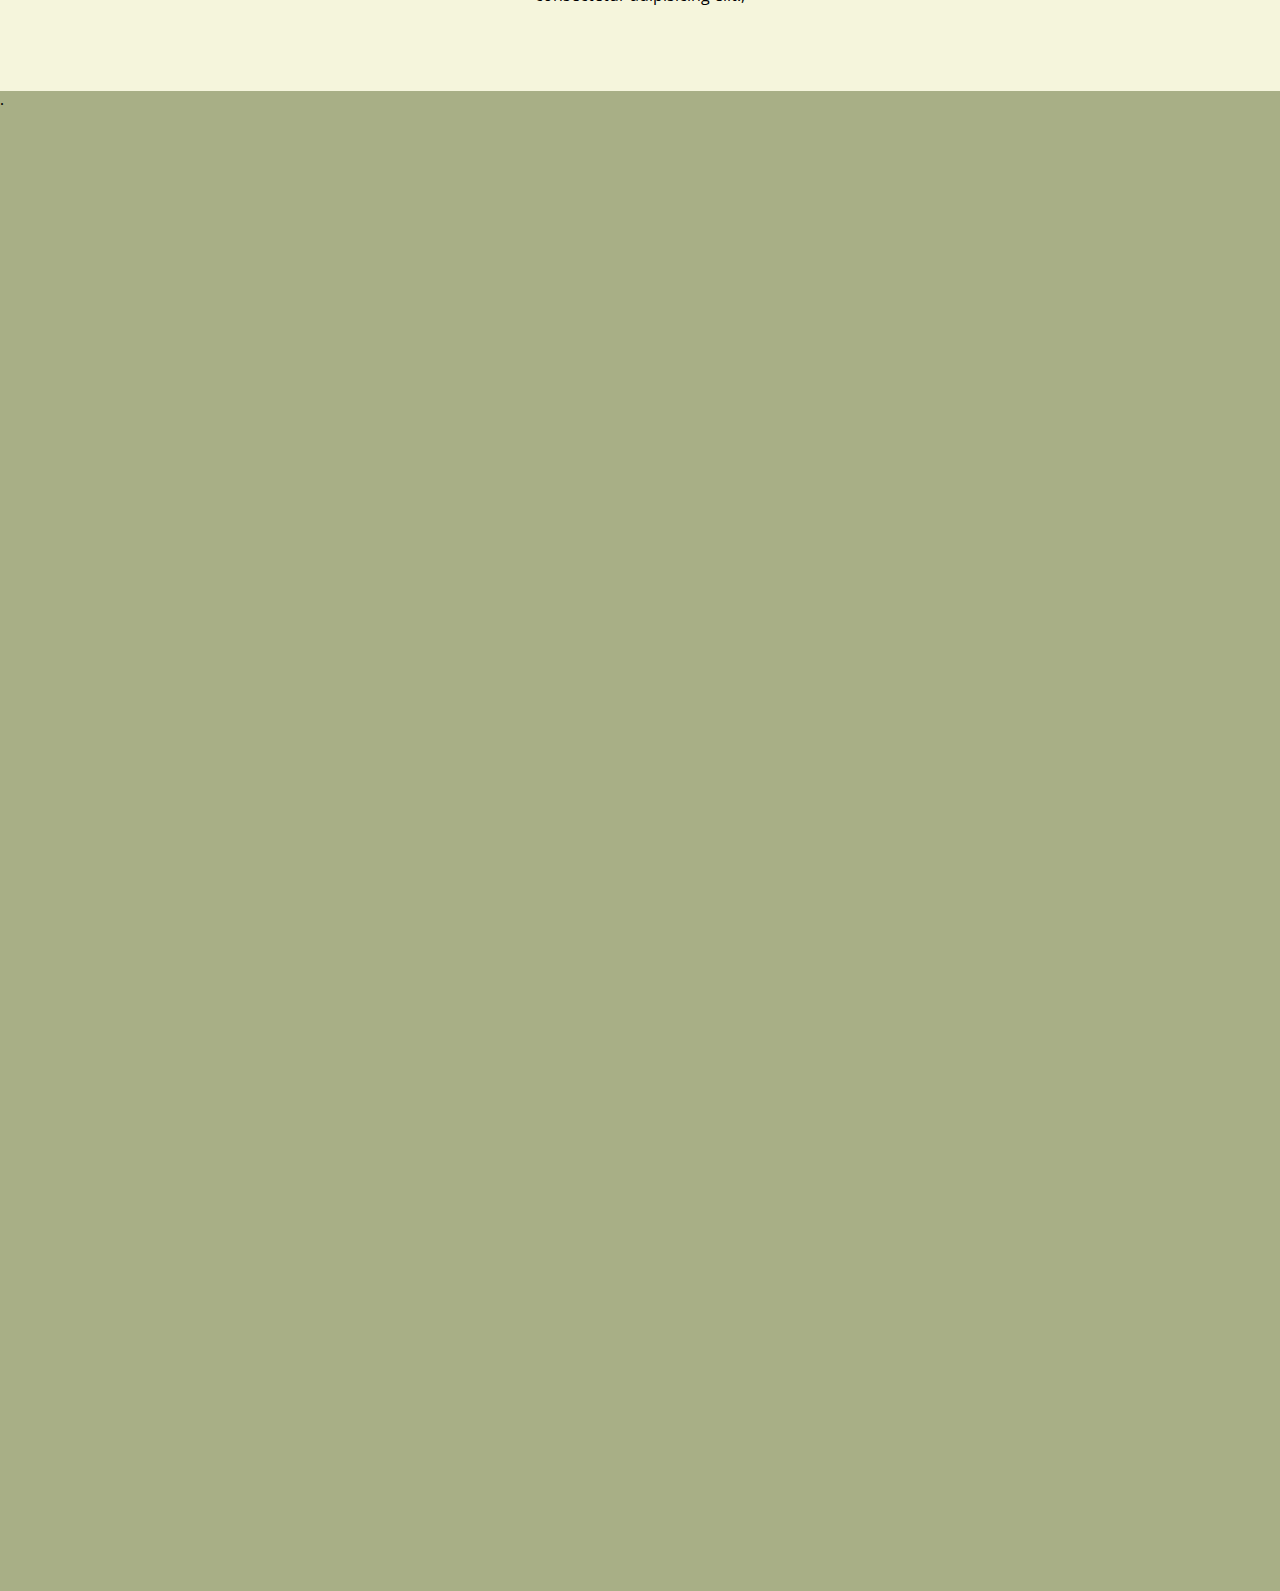
==== commit 2a145960: "add new section in home and clean up files" ====
--- a/index.html
+++ b/index.html
@@ -24,11 +24,11 @@
 
     <div class="carousel">
         <div class="slider">
-            <img src="/Banner images/Food Banner.jpg">
-            <img src="/Banner images/Drink Banner.jpg">
-            <img src="/Banner images/Food Banner 3.jpg">
-            <img src="/Banner images/Drink Banner.jpg">
-            <img src="/Banner images/Food Banner.jpg">
+            <img src="/Images/Food Banner.jpg">
+            <img src="/Images/Drink Banner.jpg">
+            <img src="/Images/Food Banner 3.jpg">
+            <img src="/Images/Drink Banner.jpg">
+            <img src="/Images/Food Banner.jpg">
         </div>
     </div>
 
@@ -43,7 +43,34 @@
     <div class="carousel-selection">
         <button class="carousel-selector" onclick="SelectBanner(this)"></button>
     </div>
-    <img src="Banner images/downArrow.svg" class="scroll-arrow">
+    <img src="Images/downArrow.svg" class="scroll-arrow">
+
+    <div class="categories">
+        <div>
+            <img src="Images/Food Banner.jpg" alt="">
+            <h1>EAT</h1>
+            <hr>
+            <p>Lorem, ipsum dolor sit amet consectetur adipisicing elit.,</p>
+        </div>
+        <div>
+            <img src="Images/Drink Banner.jpg" alt="">
+            <h1>DRINK</h1>
+            <hr>
+            <p>Lorem, ipsum dolor sit amet consectetur adipisicing elit.,</p>
+        </div>
+        <div>
+            <img src="Images/Food Banner 3.jpg" alt="">
+            <h1>EVENTS</h1>
+            <hr>
+            <p>Lorem, ipsum dolor sit amet consectetur adipisicing elit.,</p>
+        </div>
+        <div>
+            <img src="Images/Food Banner.jpg" alt="">
+            <h1>EXPERIENCE</h1>
+            <hr>
+            <p>Lorem, ipsum dolor sit amet consectetur adipisicing elit.,</p>
+        </div>
+    </div>
 
     <div class="empty">.</div>
 
--- a/css/styles.css
+++ b/css/styles.css
@@ -1 +1 @@
-@import url("https://fonts.googleapis.com/css2?family=Cormorant+Garamond:wght@400;700&display=swap");@import url("https://fonts.googleapis.com/css2?family=Cormorant+Garamond:wght@400;700&display=swap");#logo-image{width:40px}#logo-description{width:7vw;height:2vw}nav{display:-webkit-box;display:-ms-flexbox;display:flex;-webkit-box-align:center;-ms-flex-align:center;align-items:center;-webkit-box-pack:justify;-ms-flex-pack:justify;justify-content:space-between;position:fixed;width:86%;left:5%;margin-top:15px}nav *{margin-right:5px}nav div{display:-webkit-box;display:-ms-flexbox;display:flex;-webkit-box-align:center;-ms-flex-align:center;align-items:center;-webkit-box-pack:justify;-ms-flex-pack:justify;justify-content:space-between;width:150px}nav ul{display:-webkit-box;display:-ms-flexbox;display:flex;-webkit-box-align:center;-ms-flex-align:center;align-items:center;-webkit-box-pack:justify;-ms-flex-pack:justify;justify-content:space-between;width:700px;margin-bottom:5px;list-style-type:none}nav ul li a{font-family:"Cormorant Garamond", serif;font-weight:400;font-size:1.3rem;letter-spacing:0.09em;color:#fff;text-decoration:none;-webkit-transition:color, 0.5s;transition:color, 0.5s}nav button{font-family:"Cormorant Garamond", serif;font-weight:700;font-size:2rem;letter-spacing:0.09em;color:#fff;background-color:#ea6c92;border-radius:50px;border:none;width:140px;height:45px}nav button:hover{background-color:white}.black{-webkit-filter:brightness(0);filter:brightness(0)}.carousel{width:100%;position:absolute;overflow:hidden;z-index:-1}.carousel .slider{display:-webkit-box;display:-ms-flexbox;display:flex}.carousel .slider img{-ms-flex-negative:0;flex-shrink:0;width:100%;height:800px;-o-object-fit:cover;object-fit:cover}.title{font-family:"Cormorant Garamond", serif;font-weight:400;font-size:80px;letter-spacing:0.09em;color:#fff;width:500px;padding-top:170px;margin-left:5%;overflow-wrap:break-word}.banner-buttons{display:block;position:relative;width:200px;height:46px;margin-left:5%;margin-top:30px}.banner-buttons button{font-family:"Cormorant Garamond", serif;font-weight:700;font-size:2rem;letter-spacing:0.09em;color:#fff;background-color:#ea6c92;border-radius:50px;border:none;position:absolute;padding:0px 30px 0px 30px;opacity:0;width:-webkit-fit-content;width:-moz-fit-content;width:fit-content;height:46px;-webkit-transition:width 0.5s, opacity 0.5s;transition:width 0.5s, opacity 0.5s}.banner-buttons :first-child{opacity:1}.banner-buttons button:hover{width:200px;background-color:aliceblue}.carousel-selection{display:-webkit-box;display:-ms-flexbox;display:flex;width:-webkit-fit-content;width:-moz-fit-content;width:fit-content;margin:auto}.carousel-selection .carousel-selector{width:20px;height:20px;margin:80px 10px 0 10px;border:2px solid white;border-radius:50%;background-color:transparent;-webkit-transition:background-color 0.5s ease-in;transition:background-color 0.5s ease-in}.carousel-selection :first-child{background-color:white}.scroll-arrow{display:block;width:50px;margin:auto;margin-top:25px}*{-webkit-box-sizing:border-box;box-sizing:border-box;margin:0;padding:0;z-index:2}body{background-color:beige}button:focus{outline:none}.empty{height:1500px}.test{width:50px;height:50px;border:10px solid black}
+@import url("https://fonts.googleapis.com/css2?family=Cormorant+Garamond:wght@300;400;700&display=swap");@import url("https://fonts.googleapis.com/css2?family=Open+Sans:wght@300;400&display=swap");@import url("https://fonts.googleapis.com/css2?family=Cormorant+Garamond:wght@300;400;700&display=swap");@import url("https://fonts.googleapis.com/css2?family=Open+Sans:wght@300;400&display=swap");#logo-image{width:40px}#logo-description{width:100px}nav{display:-webkit-box;display:-ms-flexbox;display:flex;-webkit-box-align:center;-ms-flex-align:center;align-items:center;-webkit-box-pack:justify;-ms-flex-pack:justify;justify-content:space-between;position:fixed;width:86%;left:5%;margin-top:15px;z-index:100}nav *{margin-right:5px}nav div{display:-webkit-box;display:-ms-flexbox;display:flex;-webkit-box-align:center;-ms-flex-align:center;align-items:center;-webkit-box-pack:justify;-ms-flex-pack:justify;justify-content:space-between;width:150px}nav ul{display:-webkit-box;display:-ms-flexbox;display:flex;-webkit-box-align:center;-ms-flex-align:center;align-items:center;-webkit-box-pack:justify;-ms-flex-pack:justify;justify-content:space-between;width:700px;margin-bottom:5px;list-style-type:none}nav ul li a{font-family:"Cormorant Garamond", serif;font-weight:400;font-size:1.3rem;letter-spacing:0.09em;color:#fff;text-decoration:none;-webkit-transition:color, 0.5s;transition:color, 0.5s}nav button{font-family:"Cormorant Garamond", serif;font-weight:700;font-size:2rem;letter-spacing:0.09em;color:#fff;background-color:#ea6c92;border-radius:50px;border:none;width:140px;height:45px}nav button:hover{background-color:white}.black{-webkit-filter:brightness(0);filter:brightness(0)}.carousel{width:100%;position:absolute;overflow:hidden;z-index:-1}.carousel .slider{display:-webkit-box;display:-ms-flexbox;display:flex}.carousel .slider img{-ms-flex-negative:0;flex-shrink:0;width:100%;height:800px;-o-object-fit:cover;object-fit:cover}.title{font-family:"Cormorant Garamond", serif;font-weight:400;font-size:80px;letter-spacing:0.09em;color:#fff;width:500px;padding-top:170px;margin-left:5%;overflow-wrap:break-word}.banner-buttons{display:block;position:relative;width:200px;height:46px;margin-left:5%;margin-top:30px}.banner-buttons button{font-family:"Cormorant Garamond", serif;font-weight:700;font-size:2rem;letter-spacing:0.09em;color:#fff;background-color:#ea6c92;border-radius:50px;border:none;position:absolute;padding:0px 30px 0px 30px;opacity:0;width:-webkit-fit-content;width:-moz-fit-content;width:fit-content;height:46px;-webkit-transition:width 0.5s, opacity 0.5s;transition:width 0.5s, opacity 0.5s}.banner-buttons :first-child{opacity:1}.banner-buttons button:hover{width:200px;background-color:aliceblue}.carousel-selection{display:-webkit-box;display:-ms-flexbox;display:flex;width:-webkit-fit-content;width:-moz-fit-content;width:fit-content;margin:auto}.carousel-selection .carousel-selector{width:20px;height:20px;margin:80px 10px 0 10px;border:2px solid white;border-radius:50%;background-color:transparent;-webkit-transition:background-color 0.5s ease-in;transition:background-color 0.5s ease-in}.carousel-selection :first-child{background-color:white}.scroll-arrow{display:block;width:50px;margin:auto;margin-top:25px}*{-webkit-box-sizing:border-box;box-sizing:border-box;margin:0;padding:0;z-index:2}body{background-color:beige}button:focus{outline:none}.empty{background-color:#a8af86;height:1500px;margin-top:70px}.categories{margin:100px 50px 0px 50px;display:-webkit-box;display:-ms-flexbox;display:flex;-webkit-box-pack:justify;-ms-flex-pack:justify;justify-content:space-between;-ms-flex-wrap:wrap;flex-wrap:wrap}.categories div{width:320px;-webkit-transition:-webkit-transform 0.3s;transition:-webkit-transform 0.3s;transition:transform 0.3s;transition:transform 0.3s, -webkit-transform 0.3s;padding:15px;margin:auto}.categories div img{width:300px;height:220px;-o-object-fit:cover;object-fit:cover;-webkit-filter:brightness(2);filter:brightness(2)}.categories div h1{margin-top:10px;font-family:"Cormorant Garamond", serif;font-weight:300;font-size:35px;letter-spacing:0.09em;color:#000;text-align:center}.categories div hr{width:100px;margin:auto;background-color:#ea6c92;border:1.5px solid #ea6c92}.categories div p{margin:20px 10px 0px 10px;text-align:center;font-family:"Open Sans", sans-serif;font-weight:400}.categories div:hover{-webkit-transform:scale(1.1);transform:scale(1.1);-webkit-box-shadow:10px;box-shadow:10px}.categories div:hover p{text-decoration:underline}
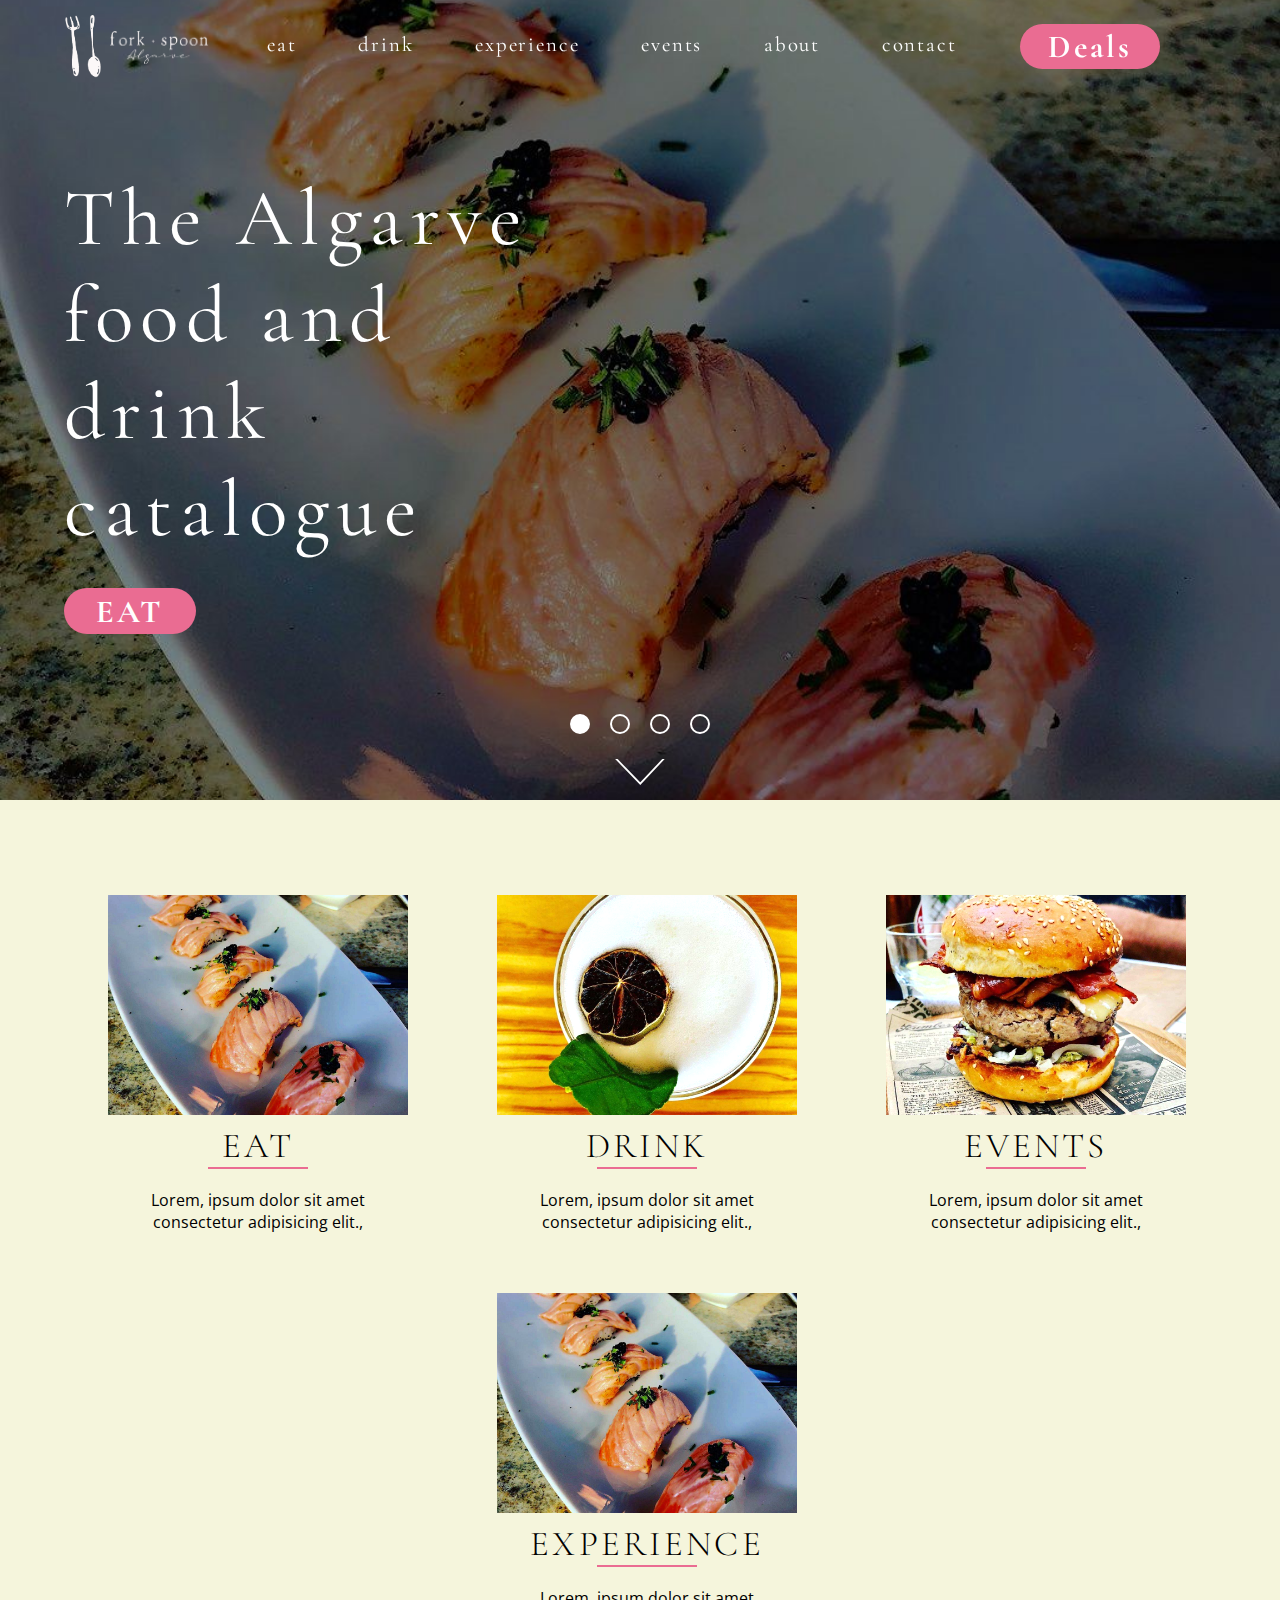
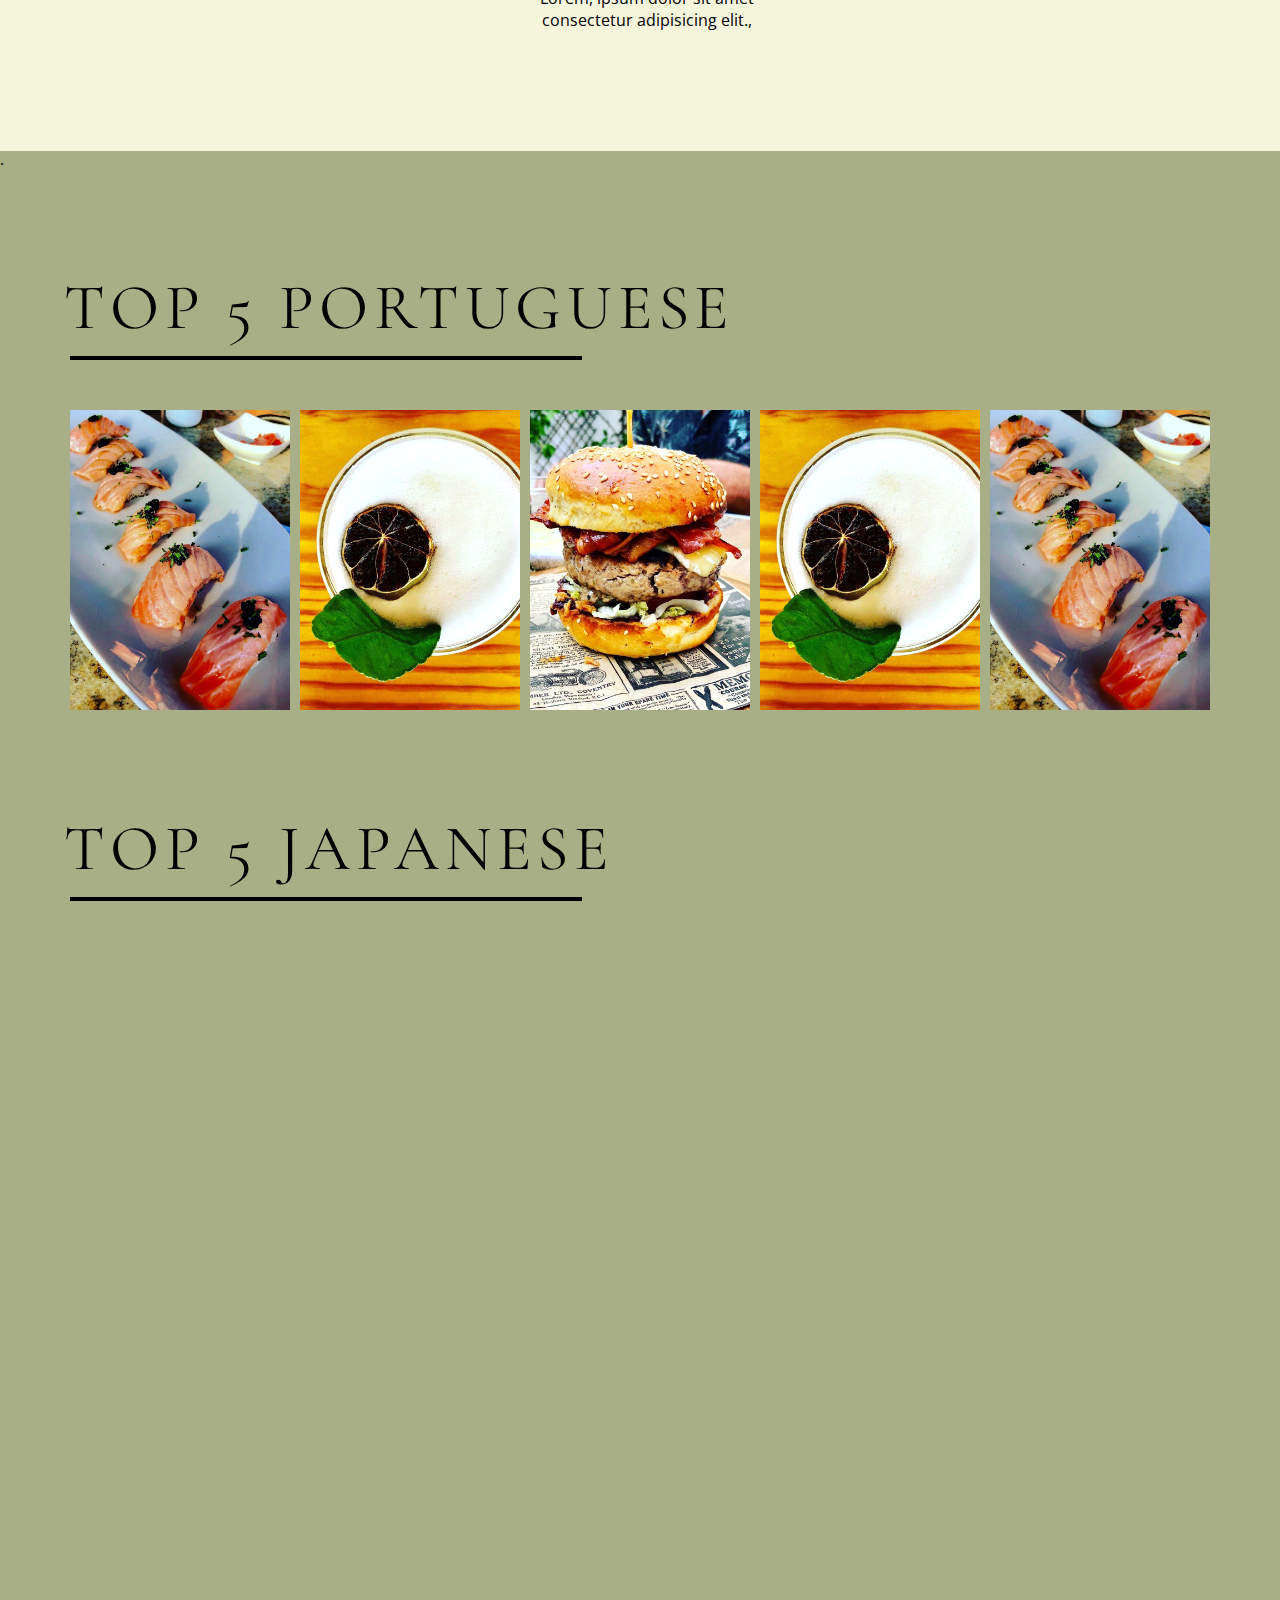
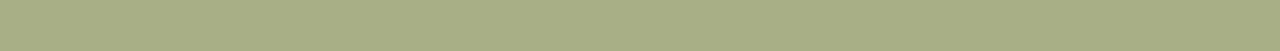
==== commit c5cdabfd: "Start top 5 section" ====
--- a/index.html
+++ b/index.html
@@ -12,7 +12,7 @@
             <img src="logos/FS logo bottom.png" id="logo-description">
         </div>
         <ul id="linkList">
-            <li><a href="">eat</a></li>
+            <li><a href="eat.html">eat</a></li>
             <li><a href="">drink</a></li>
             <li><a href="">experience</a></li>
             <li><a href="">events</a></li>
@@ -34,7 +34,7 @@
 
     <h1 class="title">The Algarve food and drink catalogue</h1>
     <div class="banner-buttons">
-        <button class="banner-button">EAT</button>
+        <button onclick="location.href = 'eat.html'" class="banner-button">EAT</button>
         <button class="banner-button">Drink</button>
         <button class="banner-button">Events</button>
         <button class="banner-button">Experience</button>
@@ -72,7 +72,19 @@
         </div>
     </div>
 
-    <div class="empty">.</div>
+    <div class="top5">.
+        <h1>TOP 5 PORTUGUESE</h1>
+        <hr>
+        <div>
+            <img src="/Images/Food Banner.jpg">
+            <img src="/Images/Drink Banner.jpg">
+            <img src="/Images/Food Banner 3.jpg">
+            <img src="/Images/Drink Banner.jpg">
+            <img src="/Images/Food Banner.jpg">
+        </div>
+        <h1>TOP 5 JAPANESE</h1>
+        <hr>
+    </div>
 
     <script src="script/blackenNav.js"></script>
     <script src="script/Carousel.js"></script>
--- a/css/styles.css
+++ b/css/styles.css
@@ -1 +1 @@
-@import url("https://fonts.googleapis.com/css2?family=Cormorant+Garamond:wght@300;400;700&display=swap");@import url("https://fonts.googleapis.com/css2?family=Open+Sans:wght@300;400&display=swap");@import url("https://fonts.googleapis.com/css2?family=Cormorant+Garamond:wght@300;400;700&display=swap");@import url("https://fonts.googleapis.com/css2?family=Open+Sans:wght@300;400&display=swap");#logo-image{width:40px}#logo-description{width:100px}nav{display:-webkit-box;display:-ms-flexbox;display:flex;-webkit-box-align:center;-ms-flex-align:center;align-items:center;-webkit-box-pack:justify;-ms-flex-pack:justify;justify-content:space-between;position:fixed;width:86%;left:5%;margin-top:15px;z-index:100}nav *{margin-right:5px}nav div{display:-webkit-box;display:-ms-flexbox;display:flex;-webkit-box-align:center;-ms-flex-align:center;align-items:center;-webkit-box-pack:justify;-ms-flex-pack:justify;justify-content:space-between;width:150px}nav ul{display:-webkit-box;display:-ms-flexbox;display:flex;-webkit-box-align:center;-ms-flex-align:center;align-items:center;-webkit-box-pack:justify;-ms-flex-pack:justify;justify-content:space-between;width:700px;margin-bottom:5px;list-style-type:none}nav ul li a{font-family:"Cormorant Garamond", serif;font-weight:400;font-size:1.3rem;letter-spacing:0.09em;color:#fff;text-decoration:none;-webkit-transition:color, 0.5s;transition:color, 0.5s}nav button{font-family:"Cormorant Garamond", serif;font-weight:700;font-size:2rem;letter-spacing:0.09em;color:#fff;background-color:#ea6c92;border-radius:50px;border:none;width:140px;height:45px}nav button:hover{background-color:white}.black{-webkit-filter:brightness(0);filter:brightness(0)}.carousel{width:100%;position:absolute;overflow:hidden;z-index:-1}.carousel .slider{display:-webkit-box;display:-ms-flexbox;display:flex}.carousel .slider img{-ms-flex-negative:0;flex-shrink:0;width:100%;height:800px;-o-object-fit:cover;object-fit:cover}.title{font-family:"Cormorant Garamond", serif;font-weight:400;font-size:80px;letter-spacing:0.09em;color:#fff;width:500px;padding-top:170px;margin-left:5%;overflow-wrap:break-word}.banner-buttons{display:block;position:relative;width:200px;height:46px;margin-left:5%;margin-top:30px}.banner-buttons button{font-family:"Cormorant Garamond", serif;font-weight:700;font-size:2rem;letter-spacing:0.09em;color:#fff;background-color:#ea6c92;border-radius:50px;border:none;position:absolute;padding:0px 30px 0px 30px;opacity:0;width:-webkit-fit-content;width:-moz-fit-content;width:fit-content;height:46px;-webkit-transition:width 0.5s, opacity 0.5s;transition:width 0.5s, opacity 0.5s}.banner-buttons :first-child{opacity:1}.banner-buttons button:hover{width:200px;background-color:aliceblue}.carousel-selection{display:-webkit-box;display:-ms-flexbox;display:flex;width:-webkit-fit-content;width:-moz-fit-content;width:fit-content;margin:auto}.carousel-selection .carousel-selector{width:20px;height:20px;margin:80px 10px 0 10px;border:2px solid white;border-radius:50%;background-color:transparent;-webkit-transition:background-color 0.5s ease-in;transition:background-color 0.5s ease-in}.carousel-selection :first-child{background-color:white}.scroll-arrow{display:block;width:50px;margin:auto;margin-top:25px}*{-webkit-box-sizing:border-box;box-sizing:border-box;margin:0;padding:0;z-index:2}body{background-color:beige}button:focus{outline:none}.empty{background-color:#a8af86;height:1500px;margin-top:70px}.categories{margin:100px 50px 0px 50px;display:-webkit-box;display:-ms-flexbox;display:flex;-webkit-box-pack:justify;-ms-flex-pack:justify;justify-content:space-between;-ms-flex-wrap:wrap;flex-wrap:wrap}.categories div{width:320px;-webkit-transition:-webkit-transform 0.3s;transition:-webkit-transform 0.3s;transition:transform 0.3s;transition:transform 0.3s, -webkit-transform 0.3s;padding:15px;margin:auto}.categories div img{width:300px;height:220px;-o-object-fit:cover;object-fit:cover;-webkit-filter:brightness(2);filter:brightness(2)}.categories div h1{margin-top:10px;font-family:"Cormorant Garamond", serif;font-weight:300;font-size:35px;letter-spacing:0.09em;color:#000;text-align:center}.categories div hr{width:100px;margin:auto;background-color:#ea6c92;border:1.5px solid #ea6c92}.categories div p{margin:20px 10px 0px 10px;text-align:center;font-family:"Open Sans", sans-serif;font-weight:400}.categories div:hover{-webkit-transform:scale(1.1);transform:scale(1.1);-webkit-box-shadow:10px;box-shadow:10px}.categories div:hover p{text-decoration:underline}
+@import url("https://fonts.googleapis.com/css2?family=Cormorant+Garamond:wght@300;400;700&display=swap");@import url("https://fonts.googleapis.com/css2?family=Open+Sans:wght@300;400&display=swap");@import url("https://fonts.googleapis.com/css2?family=Cormorant+Garamond:wght@300;400;700&display=swap");@import url("https://fonts.googleapis.com/css2?family=Open+Sans:wght@300;400&display=swap");#logo-image{width:40px}#logo-description{width:100px}nav{display:-webkit-box;display:-ms-flexbox;display:flex;-webkit-box-align:center;-ms-flex-align:center;align-items:center;-webkit-box-pack:justify;-ms-flex-pack:justify;justify-content:space-between;position:fixed;width:86%;left:5%;margin-top:15px;z-index:100}nav *{margin-right:5px}nav div{display:-webkit-box;display:-ms-flexbox;display:flex;-webkit-box-align:center;-ms-flex-align:center;align-items:center;-webkit-box-pack:justify;-ms-flex-pack:justify;justify-content:space-between;width:150px}nav ul{display:-webkit-box;display:-ms-flexbox;display:flex;-webkit-box-align:center;-ms-flex-align:center;align-items:center;-webkit-box-pack:justify;-ms-flex-pack:justify;justify-content:space-between;width:700px;margin-bottom:5px;list-style-type:none}nav ul li a{font-family:"Cormorant Garamond", serif;font-weight:400;font-size:1.3rem;letter-spacing:0.09em;color:#fff;text-decoration:none;-webkit-transition:color, 0.5s;transition:color, 0.5s}nav button{font-family:"Cormorant Garamond", serif;font-weight:700;font-size:2rem;letter-spacing:0.09em;color:#fff;background-color:#ea6c92;border-radius:50px;border:none;width:140px;height:45px}.black{-webkit-filter:brightness(0);filter:brightness(0)}.carousel{width:100%;position:absolute;overflow:hidden;z-index:-1}.carousel .slider{display:-webkit-box;display:-ms-flexbox;display:flex}.carousel .slider img{-ms-flex-negative:0;flex-shrink:0;width:100%;height:800px;-o-object-fit:cover;object-fit:cover}.title{font-family:"Cormorant Garamond", serif;font-weight:400;font-size:80px;letter-spacing:0.09em;color:#fff;width:500px;padding-top:170px;margin-left:5%;overflow-wrap:break-word}.banner-buttons{display:block;position:relative;width:200px;height:46px;margin-left:5%;margin-top:30px}.banner-buttons button{font-family:"Cormorant Garamond", serif;font-weight:700;font-size:2rem;letter-spacing:0.09em;color:#fff;background-color:#ea6c92;border-radius:50px;border:none;position:absolute;padding:0px 30px 0px 30px;opacity:0;width:-webkit-fit-content;width:-moz-fit-content;width:fit-content;height:46px;-webkit-transition:width 0.5s, opacity 0.5s;transition:width 0.5s, opacity 0.5s}.banner-buttons button:first-child{opacity:1;z-index:3}.carousel-selection{display:-webkit-box;display:-ms-flexbox;display:flex;width:-webkit-fit-content;width:-moz-fit-content;width:fit-content;margin:auto}.carousel-selection .carousel-selector{width:20px;height:20px;margin:80px 10px 0 10px;border:2px solid white;border-radius:50%;background-color:transparent;-webkit-transition:background-color 0.5s ease-in;transition:background-color 0.5s ease-in}.carousel-selection .carousel-selector:first-child{background-color:white}.scroll-arrow{display:block;width:50px;margin:auto;margin-top:25px}.categories{margin:100px 50px 0px 5%;display:-webkit-box;display:-ms-flexbox;display:flex;-webkit-box-pack:justify;-ms-flex-pack:justify;justify-content:space-between;-ms-flex-wrap:wrap;flex-wrap:wrap}.categories div{width:320px;height:auto;-webkit-transition:-webkit-transform 0.3s;transition:-webkit-transform 0.3s;transition:transform 0.3s;transition:transform 0.3s, -webkit-transform 0.3s;padding:10px;padding-bottom:50px;margin:auto}.categories div img{width:300px;height:220px;-o-object-fit:cover;object-fit:cover;-webkit-filter:brightness(2);filter:brightness(2)}.categories div h1{margin-top:10px;font-family:"Cormorant Garamond", serif;font-weight:300;font-size:35px;letter-spacing:0.09em;color:#000;text-align:center}.categories div hr{width:100px;margin:auto;background-color:#ea6c92;border:1.5px solid #ea6c92}.categories div p{margin:20px 10px 0px 10px;text-align:center;font-family:"Open Sans", sans-serif;font-weight:400}.categories div:hover{-webkit-transform:scale(1.1);transform:scale(1.1);-webkit-box-shadow:10px;box-shadow:10px}.categories div:hover p{text-decoration:underline}.top5{background-color:#a8af86;height:1500px;margin-top:70px}.top5 h1{font-family:"Cormorant Garamond", serif;font-weight:400;font-size:5vw;letter-spacing:0.09em;color:#000;padding-top:100px;margin-left:5%}.top5 hr{width:40%;margin:10px 0 0 5.5%;border:2px solid black}.top5 div{margin:50px 5.5% 0 5.5%;display:-webkit-box;display:-ms-flexbox;display:flex;-webkit-box-pack:justify;-ms-flex-pack:justify;justify-content:space-between}.top5 div img{width:220px;height:300px;-o-object-fit:cover;object-fit:cover;-webkit-filter:brightness(2);filter:brightness(2);margin:none}*{-webkit-box-sizing:border-box;box-sizing:border-box;margin:0;padding:0;z-index:2}body{background-color:beige}button:focus{outline:none}
